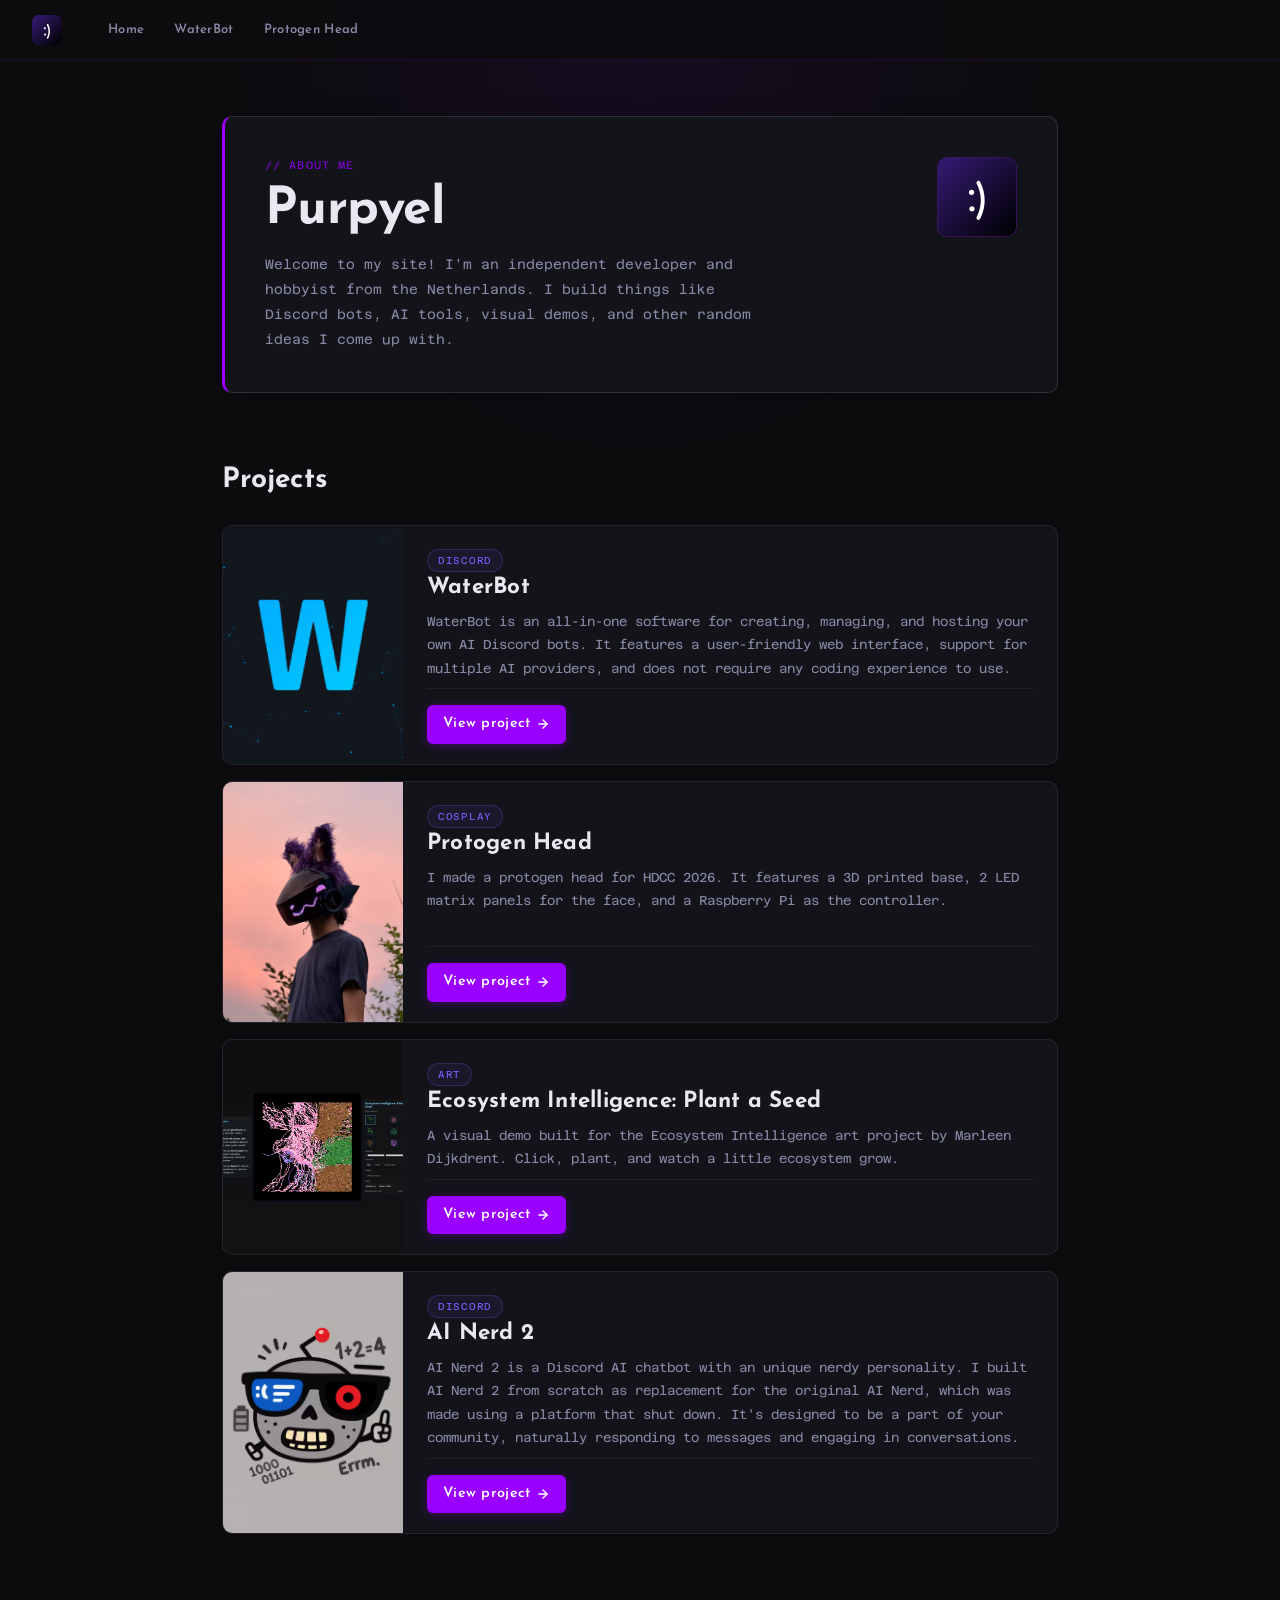
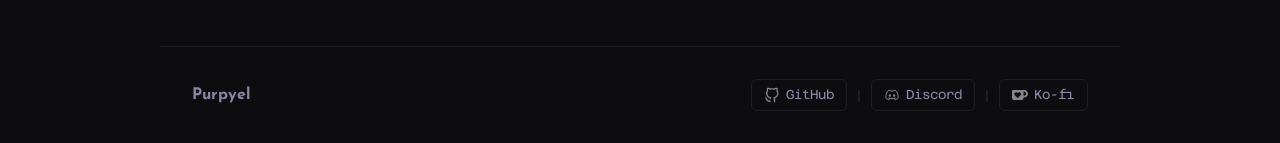
==== index.html @ 2774ea5c "Remove Nerdlabs AI" ====
<!DOCTYPE html>
<html lang="en">
<head>
<meta charset="UTF-8">
<meta name="viewport" content="width=device-width, initial-scale=1.0">
<title>Purpyel</title>
<link rel="icon" type="image/png" href="/assets/purpyel-logo.svg">
<link rel="stylesheet" href="/shared.css">

<style>
  main { max-width: 900px; }

  /* ── About ── */
  .about {
    display: grid; grid-template-columns: 1fr auto;
    gap: 2rem; align-items: start;
    padding: 2.5rem;
    background: var(--bg2);
    border: 1px solid var(--border2);
    border-left: 3px solid var(--accent);
    border-radius: var(--radius);
    margin-bottom: 4rem;
    box-shadow: 0 4px 24px rgba(0,0,0,0.28);
  }
  .about-label {
    font-size: 11px; letter-spacing: 0.1em; text-transform: uppercase;
    color: var(--accent); margin-bottom: 0.6rem;
    font-family: 'Azeret Mono', monospace; font-weight: 400; opacity: 0.8;
  }
  .about-name {
    font-family: 'Josefin Sans', sans-serif;
    font-size: 3.2rem; font-weight: 700;
    line-height: 1.0; letter-spacing: -0.01em; margin-bottom: 1rem;
  }
  .about-bio { color: var(--muted); max-width: 520px; font-size: 13.5px; line-height: 1.85; }
  .about-avatar {
    width: 80px; height: 80px; border-radius: var(--radius); overflow: hidden;
    border: 1px solid rgba(153,0,255,0.25); flex-shrink: 0;
    background: var(--bg3); display: flex; align-items: center; justify-content: center;
    color: var(--muted); font-size: 26px;
    font-family: 'Josefin Sans', sans-serif; font-weight: 700;
  }
  .about-avatar img { width: 100%; height: 100%; object-fit: cover; }

  /* ── Projects ── */
  #projects-section { margin-bottom: 4rem; }
  .project-list { display: flex; flex-direction: column; gap: 1rem; }

  .project-card {
    display: grid; grid-template-columns: 180px 1fr;
    background: var(--bg2);
    border: 1px solid var(--border);
    border-radius: var(--radius); overflow: hidden;
    box-shadow: 0 2px 10px rgba(0,0,0,0.22);
    transition: border-color 0.2s, box-shadow 0.2s, transform 0.2s;
  }
  .project-card:hover {
    border-color: rgba(153,0,255,0.32); transform: translateY(-2px);
    box-shadow: 0 8px 28px rgba(0,0,0,0.32), 0 0 0 1px rgba(153,0,255,0.08);
  }
  .project-banner { height: 100%; min-height: 145px; overflow: hidden; background: var(--bg3); position: relative; }
  .project-banner img { width: 100%; height: 100%; object-fit: cover; transition: transform 0.35s ease; }
  .project-card:hover .project-banner img { transform: scale(1.05); }
  .project-banner-placeholder {
    position: absolute; inset: 0;
    display: flex; align-items: center; justify-content: center;
    font-family: 'Josefin Sans', sans-serif; font-weight: 700;
    font-size: 2.5rem; color: var(--border2);
  }
  .project-body {
    padding: 1.25rem 1.5rem;
    display: flex; flex-direction: column;
    justify-content: space-between; gap: 0.5rem;
  }
  .project-title {
    font-family: 'Josefin Sans', sans-serif;
    font-size: 1.4rem; font-weight: 700;
    letter-spacing: 0.01em; line-height: 1.2; margin-top: 0.2rem;
  }
  .project-desc { color: var(--muted); font-size: 13px; line-height: 1.8; flex: 1; }
  .project-info { border-top: 1px solid rgba(255,255,255,0.05); padding-top: 0.5rem; display: flex; flex-direction: column; }

  /* ── NerdLabs ── */
  #nerdlabs-section { margin-bottom: 4rem; }
  .nerdlabs-card {
    display: grid; grid-template-columns: 240px 1fr;
    background: var(--bg2); border: 1px solid var(--border2);
    border-radius: var(--radius); overflow: hidden;
    box-shadow: 0 4px 18px rgba(0,0,0,0.22);
    transition: border-color 0.2s, box-shadow 0.2s, transform 0.2s;
  }
  .nerdlabs-card:hover {
    border-color: rgba(153,0,255,0.28); transform: translateY(-2px);
    box-shadow: 0 10px 30px rgba(0,0,0,0.32);
  }
  .nerdlabs-banner { min-height: 190px; overflow: hidden; background: var(--bg3); position: relative; }
  .nerdlabs-banner img { width: 100%; height: 100%; object-fit: cover; }
  .nerdlabs-banner-placeholder {
    position: absolute; inset: 0;
    display: flex; align-items: center; justify-content: center;
    font-family: 'Josefin Sans', sans-serif; font-weight: 700;
    font-size: 1.1rem; color: var(--border2); letter-spacing: 0.05em;
    text-align: center; padding: 1rem;
  }
  .nerdlabs-body { padding: 2rem; display: flex; flex-direction: column; justify-content: center; gap: 0.75rem; }
  .nerdlabs-label {
    font-size: 11px; letter-spacing: 0.1em; text-transform: uppercase;
    color: var(--accent2); font-weight: 400;
    font-family: 'Azeret Mono', monospace; opacity: 0.8;
  }
  .nerdlabs-title {
    font-family: 'Josefin Sans', sans-serif;
    font-size: 1.9rem; font-weight: 700; letter-spacing: 0.01em; line-height: 1.1;
  }
  .nerdlabs-desc { color: var(--muted); font-size: 13px; line-height: 1.85; }

  @media (max-width: 640px) {
    .about { grid-template-columns: 1fr; }
    .about-avatar { width: 60px; height: 60px; align-self: start; }
    .about-name { font-size: 2.4rem; }
    .project-card { grid-template-columns: 1fr; }
    .project-banner { min-height: 140px; }
    .nerdlabs-card { grid-template-columns: 1fr; }
    .nerdlabs-banner { min-height: 150px; }
  }
</style>
</head>
<body>

<script src="/shared.js"></script>
<script>
const ABOUT = {
  name:   'Purpyel',
  avatar: '/assets/purpyel-logo.svg',
  bio:    "Welcome to my site! I'm an independent developer and hobbyist from the Netherlands. I build things like Discord bots, AI tools, visual demos, and other random ideas I come up with."
};

const PROJECTS = [
  {
    id: 'waterbot', tag: 'Discord', title: 'WaterBot',
    desc: 'WaterBot is an all-in-one software for creating, managing, and hosting your own AI Discord bots. It features a user-friendly web interface, support for multiple AI providers, and does not require any coding experience to use.',
    banner: '/assets/waterbot-square.avif', url: '/waterbot'
  },
  {
    id: 'protogen', tag: 'Cosplay', title: 'Protogen Head',
    desc: 'I made a protogen head for HDCC 2026. It features a 3D printed base, 2 LED matrix panels for the face, and a Raspberry Pi as the controller.',
    banner: '/assets/protogen-square-small.avif', url: '/protogen'
  },
  {
    id: 'ecosystem-intelligence', tag: 'Art', title: 'Ecosystem Intelligence: Plant a Seed',
    desc: 'A visual demo built for the Ecosystem Intelligence art project by Marleen Dijkdrent. Click, plant, and watch a little ecosystem grow.',
    banner: '/assets/ei-square.avif', url: 'https://github.com/thePurpyel/E.I.-Plant-a-Seed'
  },
  {
    id: 'ai-nerd', tag: 'Discord', title: 'AI Nerd 2',
    desc: "AI Nerd 2 is a Discord AI chatbot with an unique nerdy personality. I built AI Nerd 2 from scratch as replacement for the original AI Nerd, which was made using a platform that shut down. It's designed to be a part of your community, naturally responding to messages and engaging in conversations.",
    banner: '/assets/ai-nerd-square.avif', url: 'https://github.com/Nerdlabs-AI-DC/AI-Nerd'
  },
  /* ── project template ────────────────────────
  {
    id: 'banana-destroyer', tag: 'Category', title: 'Banana Destroyer',
    desc: 'Banana Destroyer is a revolutionary device...',
    banner: '/assets/banana-destroyer-square.avif',
    url: 'https://github.com/thePurpyel/banana-destroyer'
  },
  ─────────────────────────────────────────────── */
];

const NERDLABS = {
  title:  'NerdLabs AI',
  desc:   'NerdLabs AI is my organisation for Discord-related projects and bots, like WaterBot and AI Nerd.',
  banner: '/assets/nerdlabs-square.avif',
  url:    '/nerdlabs'
};
</script>

<nav>
  <a href="/" class="nav-logo">
    <img src="/assets/purpyel-logo.svg" alt="Purpyel">
  </a>
  <div class="nav-tabs" id="nav-tabs"></div>
  <button class="nav-hamburger" id="nav-hamburger" aria-label="Open menu" aria-expanded="false">
    <span></span><span></span><span></span>
  </button>
</nav>
<div class="nav-mobile-menu" id="nav-mobile-menu" aria-hidden="true">
  <div id="nav-mobile-inner"></div>
</div>

<main>

  <section id="about" style="margin-bottom:4rem">
    <div class="about anim-in">
      <div class="about-left">
        <div class="about-label">// about me</div>
        <h1 class="about-name" id="about-name-el">—</h1>
        <p class="about-bio" id="about-bio-el">—</p>
      </div>
      <div class="about-avatar" id="about-avatar-el">?</div>
    </div>
  </section>

  <section id="projects-section">
    <div class="section-head">
      <h2 class="section-title">Projects</h2>
    </div>
    <div class="project-list" id="project-list"></div>
  </section>

</main>

<footer>
  <div class="footer-brand" id="footer-brand"></div>
  <div class="footer-links" id="footer-links"></div>
</footer>

<script>
document.getElementById('about-name-el').innerHTML  = ABOUT.name;
document.getElementById('about-bio-el').textContent = ABOUT.bio;

const avatarEl = document.getElementById('about-avatar-el');
if (ABOUT.avatar) {
  avatarEl.innerHTML = `<img src="${ABOUT.avatar}" alt="${ABOUT.name}">`;
} else {
  avatarEl.textContent = ABOUT.name[0].toUpperCase();
}

const list = document.getElementById('project-list');
PROJECTS.forEach(p => {
  const card = document.createElement('article');
  card.className = 'project-card anim-in';
  card.id = 'proj-' + p.id;
  card.innerHTML = `
    <div class="project-banner">
      ${p.banner
        ? `<img src="${p.banner}" alt="${p.title} banner" loading="lazy">`
        : `<div class="project-banner-placeholder">${p.title[0]}</div>`
      }
    </div>
    <div class="project-body">
      <div>
        <span class="project-tag">${p.tag}</span>
        <h3 class="project-title">${p.title}</h3>
      </div>
      <p class="project-desc">${p.desc}</p>
      <div class="project-info">
        ${p.type ? `<div class="info-row"><span class="info-label">type</span><span class="info-value">${p.type}</span></div>` : ''}
        ${p.lang ? `<div class="info-row"><span class="info-label">language</span><span class="info-value">${p.lang}</span></div>` : ''}
      </div>
      <a class="project-btn" href="${p.url}" ${p.url.startsWith('http') ? 'target="_blank" rel="noopener"' : ''}>
        View project <img src="/assets/arrow-right.svg">
      </a>
    </div>`;
  list.appendChild(card);
});

initShared();
</script>
</body>
</html>
---- shared.css ----
@import url('https://fonts.googleapis.com/css2?family=Josefin+Sans:ital,wght@0,100..700;1,100..700&family=Azeret+Mono:wght@300;400;500&display=swap');

/* ── Variables ── */
:root {
  --bg:          #0d0d10;
  --bg2:         #13131a;
  --bg3:         #1a1a24;
  --border:      rgba(255,255,255,0.07);
  --border2:     rgba(255,255,255,0.12);
  --text:        #e8e8f0;
  --muted:       #8888a4;
  --accent:      #9900ff;
  --accent2:     #7c5cfc;
  --accent-glow: rgba(153,0,255,0.25);
  --radius:      10px;
  --radius-sm:   6px;
}

/* ── Reset ── */
*, *::before, *::after { box-sizing: border-box; margin: 0; padding: 0; }
html { scroll-behavior: smooth; }

body {
  font-family: 'Azeret Mono', monospace;
  background: var(--bg);
  color: var(--text);
  min-height: 100vh;
  overflow-x: hidden;
  font-size: 15px;
  line-height: 1.7;
  padding-top: 60px;
}

/* Subtle top glow */
body::before {
  content: '';
  position: fixed;
  top: 0; left: 50%;
  transform: translateX(-50%);
  width: 900px; height: 500px;
  background: radial-gradient(ellipse at 50% 0%, rgba(153,0,255,0.07) 0%, transparent 65%);
  pointer-events: none;
  z-index: 0;
}

body > *:not(nav):not(.nav-mobile-menu) { position: relative; z-index: 1; }
a { color: inherit; text-decoration: none; }
img { display: block; width: 100%; }

/* ── Nav ── */
nav {
  position: fixed;
  top: 0; left: 0;
  width: 100%; z-index: 100;
  backdrop-filter: blur(16px);
  -webkit-backdrop-filter: blur(16px);
  background: rgba(13,13,16,0.9);
  border-bottom: 1px solid rgba(153,0,255,0.12);
  padding: 0 2rem;
  height: 60px;
  display: flex;
  align-items: center;
  gap: 2rem;
}
.nav-logo {
  display: flex; align-items: center; gap: 10px;
  font-family: 'Josefin Sans', sans-serif;
  font-weight: 700; font-size: 1.35rem;
  letter-spacing: 0.01em; flex-shrink: 0;
  transition: opacity 0.2s;
}
.nav-logo:hover { opacity: 0.75; }
.nav-logo img { width: 30px; height: 30px; border-radius: 7px; object-fit: cover; }
.nav-tabs {
  display: flex; gap: 0.15rem;
  overflow-x: auto; scrollbar-width: none; flex: 1;
}
.nav-tabs::-webkit-scrollbar { display: none; }
.nav-tab {
  padding: 5px 14px; font-size: 13px;
  font-family: 'Josefin Sans', sans-serif; font-weight: 600;
  color: var(--muted); transition: color 0.2s;
  white-space: nowrap; cursor: pointer;
  border: none; background: transparent;
  border-radius: var(--radius-sm);
  position: relative; letter-spacing: 0.02em;
}
.nav-tab::after {
  content: '';
  position: absolute;
  bottom: 1px; left: 14px;
  width: calc(100% - 28px); height: 2px;
  background: var(--accent); border-radius: 1px;
  transform: scaleX(0); transform-origin: left;
  transition: transform 0.2s ease;
}
.nav-tab:hover { color: var(--text); }
.nav-tab:hover::after, .nav-tab.active::after { transform: scaleX(1); }
.nav-tab.active { color: var(--accent); }

.nav-hamburger {
  display: none; flex-direction: column;
  justify-content: center; gap: 5px;
  width: 34px; height: 34px; padding: 5px;
  background: transparent; border: 1px solid var(--border2);
  border-radius: var(--radius-sm); cursor: pointer;
  flex-shrink: 0; margin-left: auto; transition: border-color 0.2s;
}
.nav-hamburger:hover { border-color: rgba(153,0,255,0.4); }
.nav-hamburger span {
  display: block; height: 2px; background: var(--text);
  border-radius: 2px; transform-origin: center;
  transition: transform 0.22s ease, opacity 0.22s ease, width 0.22s ease;
}
.nav-hamburger span:nth-child(2) { width: 75%; }
.nav-hamburger.open span:nth-child(1) { transform: translateY(7px) rotate(45deg); }
.nav-hamburger.open span:nth-child(2) { opacity: 0; width: 0; }
.nav-hamburger.open span:nth-child(3) { transform: translateY(-7px) rotate(-45deg); }

.nav-mobile-menu {
  display: none; position: fixed;
  top: 60px; left: 0;
  width: 100%; z-index: 99;
  background: rgba(13,13,16,0.97);
  backdrop-filter: blur(18px); -webkit-backdrop-filter: blur(18px);
  border-bottom: 1px solid rgba(153,0,255,0.15);
  padding: 0.5rem 1rem 0.75rem;
  transform: translateY(-6px); opacity: 0;
  transition: transform 0.2s ease, opacity 0.2s ease;
  pointer-events: none;
}
.nav-mobile-menu.open { transform: translateY(0); opacity: 1; pointer-events: auto; }
.nav-mobile-item {
  display: block; width: 100%; padding: 0.7rem 0.5rem;
  font-family: 'Josefin Sans', sans-serif;
  font-size: 1rem; font-weight: 600;
  color: var(--muted); background: transparent; border: none;
  border-bottom: 1px solid rgba(255,255,255,0.04);
  cursor: pointer; text-align: left; letter-spacing: 0.02em;
  transition: color 0.2s, padding-left 0.2s;
}
.nav-mobile-item:last-child { border-bottom: none; }
.nav-mobile-item:hover { color: var(--text); padding-left: 1rem; }
.nav-mobile-item.active { color: var(--accent); }

/* ── Footer ── */
footer {
  border-top: 1px solid rgba(255,255,255,0.06);
  padding: 2rem;
  display: flex; align-items: center; justify-content: space-between;
  flex-wrap: wrap; gap: 1rem;
  max-width: 960px; margin: 0 auto;
}
.footer-brand {
  font-family: 'Josefin Sans', sans-serif;
  font-weight: 700; font-size: 1rem; color: var(--muted);
}
.footer-links { display: flex; gap: 0.5rem; flex-wrap: wrap; align-items: center; }
.footer-links img {
  width: 16px; height: 16px;
  filter: brightness(0) invert(1) opacity(0.5); transition: filter 0.2s;
}
.footer-sep { color: rgba(255,255,255,0.12); font-size: 12px; }
.footer-link {
  display: flex; align-items: center; gap: 6px;
  font-size: 13px; color: var(--muted);
  padding: 4px 12px; border-radius: var(--radius-sm);
  border: 1px solid var(--border);
  transition: color 0.2s, border-color 0.2s;
}
.footer-link:hover { color: var(--text); border-color: rgba(153,0,255,0.25); }
.footer-link:hover img { filter: brightness(0) invert(1) opacity(0.85); }

/* ── Scroll-reveal ── */
.anim-in {
  opacity: 0; transform: translateY(14px);
  transition: opacity 0.45s ease, transform 0.45s ease;
}
.anim-in.visible { opacity: 1; transform: translateY(0); }

/* ── Main layout (base, pages may override) ── */
main { max-width: 960px; margin: 0 auto; padding: 3.5rem 2rem 3rem; }

/* ── Section heading ── */
.section-head { margin-bottom: 1.25rem; }
.section-title {
  font-family: 'Josefin Sans', sans-serif;
  font-size: 1.75rem; font-weight: 700; letter-spacing: 0.01em;
  display: inline-flex; align-items: center; gap: 0.75rem;
}

/* ── Info rows ── */
.info-row {
  display: flex; justify-content: space-between;
  padding: 0.25rem 0;
  border-bottom: 1px solid rgba(255,255,255,0.04);
  font-size: 12px;
}
.info-row:last-child { border-bottom: none; }
.info-label { color: var(--muted); }
.info-value { color: var(--text); font-weight: 500; }

/* ── Shared buttons ── */
.project-btn {
  display: inline-flex; align-items: center; gap: 6px;
  padding: 7px 16px;
  font-family: 'Josefin Sans', sans-serif;
  font-size: 0.9rem; font-weight: 600;
  color: #fff; background: var(--accent);
  border: none; border-radius: var(--radius-sm);
  cursor: pointer; align-self: flex-start;
  text-decoration: none; letter-spacing: 0.02em;
  box-shadow: 0 2px 10px rgba(153,0,255,0.3);
  transition: opacity 0.2s, transform 0.15s, box-shadow 0.2s;
}
.project-btn:hover {
  opacity: 0.88; transform: translateY(-1px);
  box-shadow: 0 4px 18px rgba(153,0,255,0.42);
}
.project-btn img { width: 14px; height: 14px; filter: brightness(10); }

.cta-btn {
  display: inline-flex; align-items: center; gap: 8px;
  padding: 9px 22px;
  font-family: 'Josefin Sans', sans-serif;
  font-size: 0.95rem; font-weight: 700; letter-spacing: 0.04em;
  border-radius: var(--radius-sm); cursor: pointer;
  transition: transform 0.18s, box-shadow 0.18s, opacity 0.18s;
  border: none; text-decoration: none;
}
.cta-primary {
  background: var(--accent); color: #fff;
  box-shadow: 0 2px 12px rgba(153,0,255,0.35);
}
.cta-primary:hover {
  opacity: 0.9; transform: translateY(-2px);
  box-shadow: 0 6px 20px rgba(153,0,255,0.45);
}
.cta-secondary {
  background: transparent; color: var(--text);
  border: 1.5px solid rgba(153,0,255,0.3) !important;
}
.cta-secondary:hover {
  border-color: var(--accent) !important;
  color: var(--accent); transform: translateY(-2px);
}
.cta-btn svg { width: 16px; height: 16px; flex-shrink: 0; }
.cta-btn img { width: 18px; height: 18px; flex-shrink: 0; }

/* ── Hero (shared between project pages) ── */
.hero {
  position: relative;
  padding: 3rem 2.5rem;
  background: var(--bg2);
  border: 1px solid var(--border2);
  border-left: 3px solid var(--accent);
  border-radius: var(--radius);
  margin-bottom: 4rem;
  box-shadow: 0 4px 24px rgba(0,0,0,0.28);
  display: grid;
  grid-template-columns: 1fr auto;
  gap: 2rem; align-items: center;
}
.hero-title {
  font-family: 'Josefin Sans', sans-serif;
  font-size: 4rem; font-weight: 700;
  line-height: 0.95; letter-spacing: -0.01em;
  margin-bottom: 0.9rem; color: var(--text);
}
.hero-subtitle {
  color: var(--muted); font-size: 13.5px;
  line-height: 1.85; max-width: 500px;
}
.hero-logo {
  width: 110px; height: 110px;
  border-radius: var(--radius); overflow: hidden;
  border: 1px solid rgba(153,0,255,0.25); background: var(--bg3);
  display: flex; align-items: center; justify-content: center;
  flex-shrink: 0;
}
.hero-logo img { width: 100%; height: 100%; object-fit: cover; }
.hero-logo-placeholder {
  font-family: 'Josefin Sans', sans-serif; font-weight: 700;
  font-size: 2rem; color: var(--accent2); letter-spacing: 0.04em;
}
.cta-row {
  display: flex; flex-wrap: wrap; gap: 0.8rem;
  margin-top: 1.6rem; align-items: center;
}

/* ── Tag badges ── */
.banner-tag, .project-tag {
  display: inline-flex; align-items: center;
  font-size: 10px; letter-spacing: 0.07em;
  text-transform: uppercase; color: var(--accent2);
  background: rgba(124,92,252,0.08);
  border: 1px solid rgba(124,92,252,0.22);
  border-radius: 20px; padding: 2px 10px;
  font-family: 'Azeret Mono', monospace;
}
.coming-soon-tag {
  display: inline-flex; align-items: center; gap: 4px;
  font-size: 9px; letter-spacing: 0.1em;
  text-transform: uppercase; color: #ff6b6b;
  background: rgba(255,107,107,0.08);
  border: 1px solid rgba(255,107,107,0.22);
  border-radius: 20px; padding: 2px 8px; margin-left: 0.4rem;
  font-family: 'Azeret Mono', monospace;
}

/* ── Site notice ── */
.site-notice {
  background: rgba(153,0,255,0.06);
  border-bottom: 1px solid rgba(153,0,255,0.14);
  padding: 0.6rem 2rem; text-align: center;
  font-size: 13px; color: var(--muted);
}

/* ── Responsive (shared) ── */
@media (max-width: 640px) {
  nav { padding: 0 1rem; gap: 1rem; }
  main { padding: 2rem 1rem; }
  footer { padding: 1.5rem 1rem; }
  .nav-tabs { display: none; }
  .nav-hamburger { display: flex; }
  .nav-mobile-menu { display: block; }
  .hero { grid-template-columns: 1fr; }
  .hero-logo { width: 72px; height: 72px; align-self: start; }
  .hero-title { font-size: 2.8rem; }
}
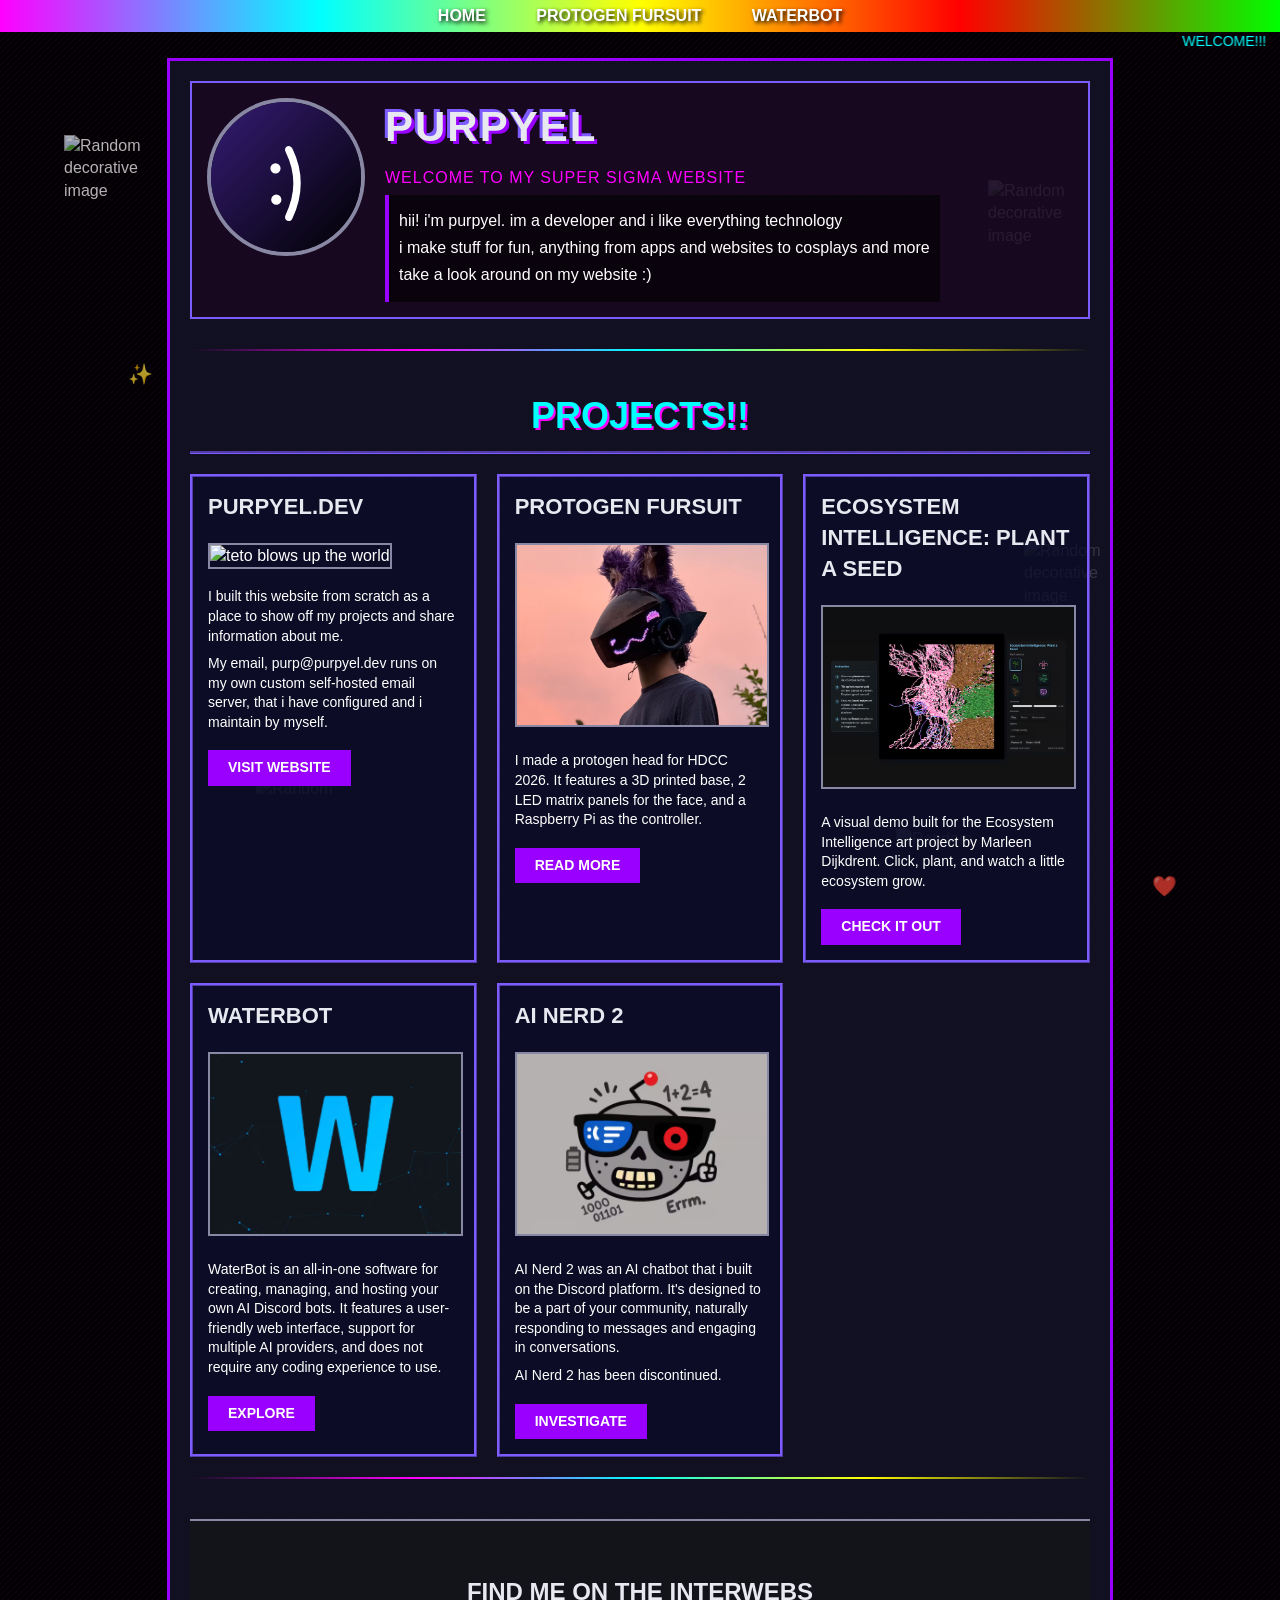
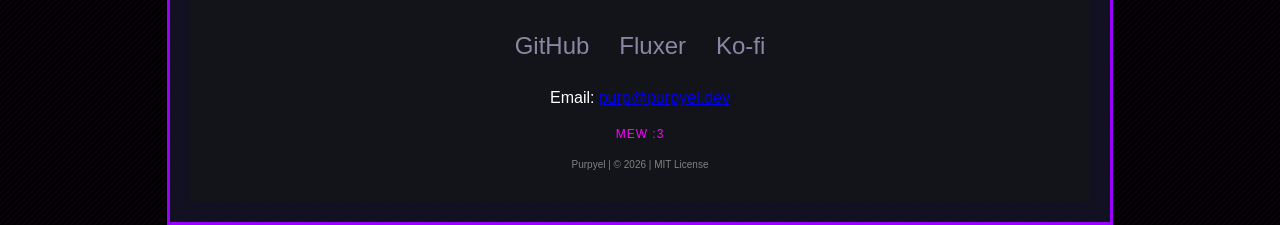
==== commit c05d26ca: "Completely rewrite the home page" ====
--- a/index.html
+++ b/index.html
@@ -1,260 +1,377 @@
 <!DOCTYPE html>
 <html lang="en">
 <head>
-<meta charset="UTF-8">
-<meta name="viewport" content="width=device-width, initial-scale=1.0">
-<title>Purpyel</title>
-<link rel="icon" type="image/png" href="/assets/purpyel-logo.svg">
-<link rel="stylesheet" href="/shared.css">
+    <meta charset="UTF-8">
+    <meta name="viewport" content="width=device-width, initial-scale=1.0">
+    <title>Purpyel</title>
+    <link rel="icon" type="image/png" href="/assets/purpyel-logo.svg">
+    <style>
+        /* tuff styles */
+        
+        body {
+            font-family: "Comic Sans MS", cursive, sans-serif;
+            background-color: #000000;
+            background-image: url("data:image/svg+xml,%3Csvg width='6' height='6' viewBox='0 0 6 6' xmlns='http://www.w3.org/2000/svg'%3E%3Cg fill='%23ff00ff' fill-opacity='0.1' fill-rule='evenodd'%3E%3Cpath d='M5 0h1L0 6V5zM6 5v1H5z'/%3E%3C/g%3E%3C/svg%3E");
+            color: #ffffff;
+            margin: 0;
+            padding: 0;
+            line-height: 1.4;
+        }
+        
+        .topbar {
+            background: linear-gradient(90deg, #ff00ff, #00ffff, #ffff00, #ff0000, #00ff00);
+            padding: 5px 0;
+            text-align: center;
+            font-size: 16px;
+            font-weight: bold;
+            text-shadow: 2px 2px 4px #000000;
+        }
+        
+        .topbar a {
+            color: #ffffff;
+            text-decoration: none;
+            margin: 0 15px;
+            padding: 2px 8px;
+        }
+        
+        .topbar a:hover {
+            text-decoration: underline;
+            background: rgba(0,0,0,0.3);
+            border-radius: 3px;
+        }
 
-<style>
-  main { max-width: 900px; }
-
-  /* ── About ── */
-  .about {
-    display: grid; grid-template-columns: 1fr auto;
-    gap: 2rem; align-items: start;
-    padding: 2.5rem;
-    background: var(--bg2);
-    border: 1px solid var(--border2);
-    border-left: 3px solid var(--accent);
-    border-radius: var(--radius);
-    margin-bottom: 4rem;
-    box-shadow: 0 4px 24px rgba(0,0,0,0.28);
-  }
-  .about-label {
-    font-size: 11px; letter-spacing: 0.1em; text-transform: uppercase;
-    color: var(--accent); margin-bottom: 0.6rem;
-    font-family: 'Azeret Mono', monospace; font-weight: 400; opacity: 0.8;
-  }
-  .about-name {
-    font-family: 'Josefin Sans', sans-serif;
-    font-size: 3.2rem; font-weight: 700;
-    line-height: 1.0; letter-spacing: -0.01em; margin-bottom: 1rem;
-  }
-  .about-bio { color: var(--muted); max-width: 520px; font-size: 13.5px; line-height: 1.85; }
-  .about-avatar {
-    width: 80px; height: 80px; border-radius: var(--radius); overflow: hidden;
-    border: 1px solid rgba(153,0,255,0.25); flex-shrink: 0;
-    background: var(--bg3); display: flex; align-items: center; justify-content: center;
-    color: var(--muted); font-size: 26px;
-    font-family: 'Josefin Sans', sans-serif; font-weight: 700;
-  }
-  .about-avatar img { width: 100%; height: 100%; object-fit: cover; }
-
-  /* ── Projects ── */
-  #projects-section { margin-bottom: 4rem; }
-  .project-list { display: flex; flex-direction: column; gap: 1rem; }
-
-  .project-card {
-    display: grid; grid-template-columns: 180px 1fr;
-    background: var(--bg2);
-    border: 1px solid var(--border);
-    border-radius: var(--radius); overflow: hidden;
-    box-shadow: 0 2px 10px rgba(0,0,0,0.22);
-    transition: border-color 0.2s, box-shadow 0.2s, transform 0.2s;
-  }
-  .project-card:hover {
-    border-color: rgba(153,0,255,0.32); transform: translateY(-2px);
-    box-shadow: 0 8px 28px rgba(0,0,0,0.32), 0 0 0 1px rgba(153,0,255,0.08);
-  }
-  .project-banner { height: 100%; min-height: 145px; overflow: hidden; background: var(--bg3); position: relative; }
-  .project-banner img { width: 100%; height: 100%; object-fit: cover; transition: transform 0.35s ease; }
-  .project-card:hover .project-banner img { transform: scale(1.05); }
-  .project-banner-placeholder {
-    position: absolute; inset: 0;
-    display: flex; align-items: center; justify-content: center;
-    font-family: 'Josefin Sans', sans-serif; font-weight: 700;
-    font-size: 2.5rem; color: var(--border2);
-  }
-  .project-body {
-    padding: 1.25rem 1.5rem;
-    display: flex; flex-direction: column;
-    justify-content: space-between; gap: 0.5rem;
-  }
-  .project-title {
-    font-family: 'Josefin Sans', sans-serif;
-    font-size: 1.4rem; font-weight: 700;
-    letter-spacing: 0.01em; line-height: 1.2; margin-top: 0.2rem;
-  }
-  .project-desc { color: var(--muted); font-size: 13px; line-height: 1.8; flex: 1; }
-  .project-info { border-top: 1px solid rgba(255,255,255,0.05); padding-top: 0.5rem; display: flex; flex-direction: column; }
-
-  /* ── NerdLabs ── */
-  #nerdlabs-section { margin-bottom: 4rem; }
-  .nerdlabs-card {
-    display: grid; grid-template-columns: 240px 1fr;
-    background: var(--bg2); border: 1px solid var(--border2);
-    border-radius: var(--radius); overflow: hidden;
-    box-shadow: 0 4px 18px rgba(0,0,0,0.22);
-    transition: border-color 0.2s, box-shadow 0.2s, transform 0.2s;
-  }
-  .nerdlabs-card:hover {
-    border-color: rgba(153,0,255,0.28); transform: translateY(-2px);
-    box-shadow: 0 10px 30px rgba(0,0,0,0.32);
-  }
-  .nerdlabs-banner { min-height: 190px; overflow: hidden; background: var(--bg3); position: relative; }
-  .nerdlabs-banner img { width: 100%; height: 100%; object-fit: cover; }
-  .nerdlabs-banner-placeholder {
-    position: absolute; inset: 0;
-    display: flex; align-items: center; justify-content: center;
-    font-family: 'Josefin Sans', sans-serif; font-weight: 700;
-    font-size: 1.1rem; color: var(--border2); letter-spacing: 0.05em;
-    text-align: center; padding: 1rem;
-  }
-  .nerdlabs-body { padding: 2rem; display: flex; flex-direction: column; justify-content: center; gap: 0.75rem; }
-  .nerdlabs-label {
-    font-size: 11px; letter-spacing: 0.1em; text-transform: uppercase;
-    color: var(--accent2); font-weight: 400;
-    font-family: 'Azeret Mono', monospace; opacity: 0.8;
-  }
-  .nerdlabs-title {
-    font-family: 'Josefin Sans', sans-serif;
-    font-size: 1.9rem; font-weight: 700; letter-spacing: 0.01em; line-height: 1.1;
-  }
-  .nerdlabs-desc { color: var(--muted); font-size: 13px; line-height: 1.85; }
-
-  @media (max-width: 640px) {
-    .about { grid-template-columns: 1fr; }
-    .about-avatar { width: 60px; height: 60px; align-self: start; }
-    .about-name { font-size: 2.4rem; }
-    .project-card { grid-template-columns: 1fr; }
-    .project-banner { min-height: 140px; }
-    .nerdlabs-card { grid-template-columns: 1fr; }
-    .nerdlabs-banner { min-height: 150px; }
-  }
-</style>
+        @keyframes blink {
+            0%, 50% { opacity: 1; }
+            51%, 100% { opacity: 0; }
+        }
+        
+        .blink {
+            animation: blink 1s infinite;
+        }
+        
+        marquee {
+            color: #00ffff;
+            font-size: 14px;
+        }
+        
+        .container {
+            max-width: 900px;
+            margin: 0 auto;
+            padding: 20px;
+            background: rgba(20, 20, 40, 0.8);
+            border: 3px solid #9900ff;
+            border-radius: 0;
+        }
+        
+        .header {
+            display: flex;
+            align-items: flex-start;
+            gap: 20px;
+            margin-bottom: 30px;
+            padding: 15px;
+            background: rgba(30, 0, 30, 0.5);
+            border: 2px solid #7c5cfc;
+        }
+        
+        .header img {
+            width: 150px;
+            height: 150px;
+            border: 4px solid #8888a4;
+            border-radius: 50%;
+            object-fit: cover;
+            animation: spin 30s linear infinite;
+        }
+        
+        @keyframes spin {
+            from { transform: rotate(0deg); }
+            to { transform: rotate(360deg); }
+        }
+        
+        .header-content h1 {
+            color: #e8e8f0;
+            font-size: 42px;
+            margin: 0 0 10px 0;
+            text-shadow: 3px 3px 0 #9900ff, -3px -3px 0 #7c5cfc;
+            letter-spacing: 2px;
+        }
+        
+        .header-content p {
+            margin: 5px 0;
+            font-size: 16px;
+        }
+        
+        .about-text {
+            background: rgba(0, 0, 0, 0.6);
+            padding: 10px;
+            border-left: 4px solid #9900ff;
+        }
+        
+        .random-float {
+            position: absolute;
+            z-index: -1;
+            opacity: 0.7;
+        }
+        
+        .random-float img {
+            max-width: 100px;
+        }
+        
+        .section-title {
+            text-align: center;
+            font-size: 36px;
+            color: #00ffff;
+            text-shadow: 2px 2px 0 #ff00ff;
+            margin: 40px 0 20px 0;
+            padding-bottom: 10px;
+            border-bottom: 3px groove #7c5cfc;
+        }
+        
+        .projects-grid {
+            display: grid;
+            grid-template-columns: repeat(auto-fit, minmax(280px, 1fr));
+            gap: 20px;
+        }
+        
+        .project-card {
+            background: rgba(10, 10, 40, 0.7);
+            border: 3px ridge #7c5cfc;
+            padding: 15px;
+            border-radius: 0;
+            transition: transform 0.3s, box-shadow 0.3s;
+        }
+        
+        .project-card:hover {
+            transform: scale(1.02);
+            box-shadow: 0 0 20px rgba(153,0,255,0.25);
+        }
+        
+        .project-card h3 {
+            color: #e8e8f0;
+            font-size: 22px;
+            margin: 0 0 10px 0;
+        }
+        
+        .project-card p {
+            font-size: 14px;
+            margin: 8px 0;
+        }
+        
+        .project-image {
+            width: 100%;
+            height: 180px;
+            object-fit: cover;
+            border: 2px solid #8888a4;
+            margin: 10px 0;
+        }
+        
+        .project-link {
+            display: inline-block;
+            background: #9900ff;
+            color: #ffffff;
+            text-decoration: none;
+            padding: 8px 20px;
+            font-weight: bold;
+            font-size: 14px;
+            border: none;
+            cursor: pointer;
+            margin-top: 10px;
+        }
+        
+        .project-link:hover {
+            background: #720eb5;
+            box-shadow: 0 0 10px rgba(153,0,255,0.25)
+        }
+        
+        .footer {
+            text-align: center;
+            padding: 30px 20px;
+            margin-top: 40px;
+            background: #13131a;
+            border-top: 2px solid #8888a4;
+        }
+        
+        .footer h3 {
+            color: #e8e8f0;
+            font-size: 24px;
+            margin-bottom: 15px;
+        }
+        
+        .social-links {
+            display: flex;
+            justify-content: center;
+            gap: 20px;
+            flex-wrap: wrap;
+            margin-bottom: 20px;
+        }
+        
+        .social-links a {
+            color: #8888a4;
+            font-size: 24px;
+            text-decoration: none;
+            padding: 5px;
+        }
+        
+        .social-links a:hover {
+            color: #e8e8f0;
+            text-shadow: 0 0 10px rgba(153,0,255,0.25);
+        }
+        
+        .footer-credits {
+            font-size: 10px;
+            color: #808080;
+            margin-top: 15px;
+        }
+        
+        .fun-text {
+            color: #ff00ff;
+            font-size: 12px;
+            text-transform: uppercase;
+            letter-spacing: 1px;
+        }
+        
+        .emoji {
+            font-size: 20px;
+        }
+        
+        hr {
+            border: 0;
+            height: 2px;
+            background: linear-gradient(90deg, transparent, #ff00ff, #00ffff, #ffff00, transparent);
+            margin: 20px 0;
+        }
+    </style>
 </head>
 <body>
+    <!-- random stuff idk -->
+    <div class="random-float" style="top: 15%; left: 5%;">
+        <img src="https://i.pinimg.com/736x/de/ad/02/dead02d20c50c73eafbbf689ab653f77.jpg" alt="Random decorative image">
+    </div>
+    <div class="random-float" style="top: 60%; left: 80%;">
+        <img src="https://i.pinimg.com/1200x/83/5e/67/835e67434f89283dd160d91f7042bf27.jpg" alt="Random decorative image">
+    </div>
+    <div class="random-float" style="top: 40%; left: 10%;">
+        <span class="emoji">✨</span>
+    </div>
+    <div class="random-float" style="top: 20%; right: 15%;">
+        <img src="https://i.pinimg.com/736x/8c/8b/f9/8c8bf9a3a1add0f0863fe78ad11a3b6f.jpg" alt="Random decorative image">
+    </div>
+    
+    <!-- navigation bar -->
+    <div class="topbar">
+        <a href="/">HOME</a>
+        <a href="/protogen">PROTOGEN FURSUIT</a>
+        <a href="/waterbot">WATERBOT</a>
+    </div>
+    
+    <!-- scrolly thing -->
+    <marquee behavior="scroll" direction="left">
+        WELCOME!!! &emsp;&emsp;&emsp;***&emsp;&emsp;&emsp; YOU ARE AWESOME &emsp;&emsp;&emsp;***&emsp;&emsp;&emsp; NOW WITH HTML 5 &emsp;&emsp;&emsp;***&emsp;&emsp;&emsp; MEOW MEOW MEOW MEOW MEOW &emsp;&emsp;&emsp;***&emsp;&emsp;&emsp; MIKU FOREVER &emsp;&emsp;&emsp;***&emsp;&emsp;&emsp; I USE ARCH BTW &emsp;&emsp;&emsp;***&emsp;&emsp;&emsp; JOIN THE FURRY COMMUNITY NOW &emsp;&emsp;&emsp;***&emsp;&emsp;&emsp; THIS WEBSITE IS RUNNING ON HOPES AND PRAYERS &emsp;&emsp;&emsp;***&emsp;&emsp;&emsp; FUCK IPV6 &emsp;&emsp;&emsp;***&emsp;&emsp;&emsp; I LIKE MINECRAFT &emsp;&emsp;&emsp;***&emsp;&emsp;&emsp; SNUFFLES IS THE BEST ARTIST
+    </marquee>
+    
+    <!-- main container -->
+    <div class="container">
+        <!-- header -->
+        <div class="header">
+            <img src="/assets/purpyel-logo.svg" alt="My Photo">
+            <div class="header-content">
+                <h1>PURPYEL</h1>
+                <p class="fun-text">welcome to my super sigma website</p>
+                <div class="about-text">
+                    <p>hii! i'm purpyel. im a developer and i like everything technology</p>
+                    <p>i make stuff for fun, anything from apps and websites to cosplays and more</p>
+                    <p>take a look around on my website :)</p>
+                </div>
+            </div>
+        </div>
+        
+        <hr>
+        
+        <!-- projects -->
+        <h2 class="section-title" id="projects">PROJECTS!!</h2>
+        
+        <!-- <div class="fun-text" style="text-align: center; margin-bottom: 15px;">
+            meow meow meow
+        </div> -->
+        
+        <div class="projects-grid">
+            <div class="project-card">
+                <h3>PURPYEL.DEV</h3>
+                <img class="project-image" src="https://i.pinimg.com/1200x/af/01/85/af01859484563f266f9087864ceea21a.jpg" alt="teto blows up the world">
+                <p>I built this website from scratch as a place to show off my projects and share information about me.</p>
+                <p>My email, purp@purpyel.dev runs on my own custom self-hosted email server, that i have configured and i maintain by myself.</p>
+                <a class="project-link" onclick="const orig = this.textContent; this.textContent = 'YOU ARE ALREADY HERE DUMBASS'; setTimeout(() => { this.textContent = orig; }, 3000);">VISIT WEBSITE</a>
+            </div>
 
-<script src="/shared.js"></script>
-<script>
-const ABOUT = {
-  name:   'Purpyel',
-  avatar: '/assets/purpyel-logo.svg',
-  bio:    "Welcome to my site! I'm an independent developer and hobbyist from the Netherlands. I build things like Discord bots, AI tools, visual demos, and other random ideas I come up with."
-};
+            <div class="project-card">
+                <h3>PROTOGEN FURSUIT</h3>
+                <img class="project-image" src="/assets/projects/protogen-square-small.avif" alt="protogen fursuit">
+                <p>I made a protogen head for HDCC 2026. It features a 3D printed base, 2 LED matrix panels for the face, and a Raspberry Pi as the controller.</p>
+                <a class="project-link" href="/protogen">READ MORE</a>
+            </div>
+            
+            <div class="project-card">
+                <h3>ECOSYSTEM INTELLIGENCE: PLANT A SEED</h3>
+                <img class="project-image" src="/assets/projects/ei-square.avif" alt="ecosystem intelligence">
+                <p>A visual demo built for the Ecosystem Intelligence art project by Marleen Dijkdrent. Click, plant, and watch a little ecosystem grow.</p>
+                <a class="project-link" href="https://github.com/thePurpyel/E.I.-Plant-a-Seed">CHECK IT OUT</a>
+            </div>
 
-const PROJECTS = [
-  {
-    id: 'waterbot', tag: 'Discord', title: 'WaterBot',
-    desc: 'WaterBot is an all-in-one software for creating, managing, and hosting your own AI Discord bots. It features a user-friendly web interface, support for multiple AI providers, and does not require any coding experience to use.',
-    banner: '/assets/waterbot-square.avif', url: '/waterbot'
-  },
-  {
-    id: 'protogen', tag: 'Cosplay', title: 'Protogen Head',
-    desc: 'I made a protogen head for HDCC 2026. It features a 3D printed base, 2 LED matrix panels for the face, and a Raspberry Pi as the controller.',
-    banner: '/assets/protogen-square-small.avif', url: '/protogen'
-  },
-  {
-    id: 'ecosystem-intelligence', tag: 'Art', title: 'Ecosystem Intelligence: Plant a Seed',
-    desc: 'A visual demo built for the Ecosystem Intelligence art project by Marleen Dijkdrent. Click, plant, and watch a little ecosystem grow.',
-    banner: '/assets/ei-square.avif', url: 'https://github.com/thePurpyel/E.I.-Plant-a-Seed'
-  },
-  {
-    id: 'ai-nerd', tag: 'Discord', title: 'AI Nerd 2',
-    desc: "AI Nerd 2 is a Discord AI chatbot with an unique nerdy personality. I built AI Nerd 2 from scratch as replacement for the original AI Nerd, which was made using a platform that shut down. It's designed to be a part of your community, naturally responding to messages and engaging in conversations.",
-    banner: '/assets/ai-nerd-square.avif', url: 'https://github.com/Nerdlabs-AI-DC/AI-Nerd'
-  },
-  /* ── project template ────────────────────────
-  {
-    id: 'banana-destroyer', tag: 'Category', title: 'Banana Destroyer',
-    desc: 'Banana Destroyer is a revolutionary device...',
-    banner: '/assets/banana-destroyer-square.avif',
-    url: 'https://github.com/thePurpyel/banana-destroyer'
-  },
-  ─────────────────────────────────────────────── */
-];
-
-const NERDLABS = {
-  title:  'NerdLabs AI',
-  desc:   'NerdLabs AI is my organisation for Discord-related projects and bots, like WaterBot and AI Nerd.',
-  banner: '/assets/nerdlabs-square.avif',
-  url:    '/nerdlabs'
-};
-</script>
-
-<nav>
-  <a href="/" class="nav-logo">
-    <img src="/assets/purpyel-logo.svg" alt="Purpyel">
-  </a>
-  <div class="nav-tabs" id="nav-tabs"></div>
-  <button class="nav-hamburger" id="nav-hamburger" aria-label="Open menu" aria-expanded="false">
-    <span></span><span></span><span></span>
-  </button>
-</nav>
-<div class="nav-mobile-menu" id="nav-mobile-menu" aria-hidden="true">
-  <div id="nav-mobile-inner"></div>
-</div>
-
-<main>
-
-  <section id="about" style="margin-bottom:4rem">
-    <div class="about anim-in">
-      <div class="about-left">
-        <div class="about-label">// about me</div>
-        <h1 class="about-name" id="about-name-el">—</h1>
-        <p class="about-bio" id="about-bio-el">—</p>
-      </div>
-      <div class="about-avatar" id="about-avatar-el">?</div>
-    </div>
-  </section>
-
-  <section id="projects-section">
-    <div class="section-head">
-      <h2 class="section-title">Projects</h2>
-    </div>
-    <div class="project-list" id="project-list"></div>
-  </section>
-
-</main>
-
-<footer>
-  <div class="footer-brand" id="footer-brand"></div>
-  <div class="footer-links" id="footer-links"></div>
-</footer>
-
-<script>
-document.getElementById('about-name-el').innerHTML  = ABOUT.name;
-document.getElementById('about-bio-el').textContent = ABOUT.bio;
-
-const avatarEl = document.getElementById('about-avatar-el');
-if (ABOUT.avatar) {
-  avatarEl.innerHTML = `<img src="${ABOUT.avatar}" alt="${ABOUT.name}">`;
-} else {
-  avatarEl.textContent = ABOUT.name[0].toUpperCase();
-}
-
-const list = document.getElementById('project-list');
-PROJECTS.forEach(p => {
-  const card = document.createElement('article');
-  card.className = 'project-card anim-in';
-  card.id = 'proj-' + p.id;
-  card.innerHTML = `
-    <div class="project-banner">
-      ${p.banner
-        ? `<img src="${p.banner}" alt="${p.title} banner" loading="lazy">`
-        : `<div class="project-banner-placeholder">${p.title[0]}</div>`
-      }
-    </div>
-    <div class="project-body">
-      <div>
-        <span class="project-tag">${p.tag}</span>
-        <h3 class="project-title">${p.title}</h3>
-      </div>
-      <p class="project-desc">${p.desc}</p>
-      <div class="project-info">
-        ${p.type ? `<div class="info-row"><span class="info-label">type</span><span class="info-value">${p.type}</span></div>` : ''}
-        ${p.lang ? `<div class="info-row"><span class="info-label">language</span><span class="info-value">${p.lang}</span></div>` : ''}
-      </div>
-      <a class="project-btn" href="${p.url}" ${p.url.startsWith('http') ? 'target="_blank" rel="noopener"' : ''}>
-        View project <img src="/assets/arrow-right.svg">
-      </a>
-    </div>`;
-  list.appendChild(card);
-});
-
-initShared();
-</script>
+            <div class="project-card">
+                <h3>WATERBOT</h3>
+                <img class="project-image" src="/assets/projects/waterbot-square.avif" alt="waterbot">
+                <p>WaterBot is an all-in-one software for creating, managing, and hosting your own AI Discord bots. It features a user-friendly web interface, support for multiple AI providers, and does not require any coding experience to use.</p>
+                <a class="project-link" href="/waterbot">EXPLORE</a>
+            </div>
+            
+            <div class="project-card">
+                <h3>AI NERD 2</h3>
+                <img class="project-image" src="/assets/projects/ai-nerd-square.avif" alt="ai nerd 2">
+                <p>AI Nerd 2 was an AI chatbot that i built on the Discord platform. It's designed to be a part of your community, naturally responding to messages and engaging in conversations.</p>
+                <p>AI Nerd 2 has been discontinued.</p>
+                <a class="project-link" href="https://github.com/Nerdlabs-AI-DC/AI-Nerd">INVESTIGATE</a>
+            </div>
+        </div>
+        
+        <hr>
+        
+        <!-- footer -->
+        <div class="footer">
+            <h3>FIND ME ON THE INTERWEBS</h3>
+            <div class="social-links">
+                <a href="https://github.com/thePurpyel" title="check out my shit">GitHub</a>
+                <a href="https://web.fluxer.app/users/1552606074001948672" title="talk to me :D">Fluxer</a>
+                <a href="https://ko-fi.com/purpyel" title="gimme money">Ko-fi</a>
+            </div>
+            <p>Email: <a href="mailto:purp@purpyel.dev">purp@purpyel.dev</a></p>
+            <div class="fun-text" style="margin-top: 15px;">
+                mew :3
+            </div>
+            <div class="footer-credits">
+                Purpyel | &copy; 2026 | MIT License
+            </div>
+        </div>
+    </div>
+    
+    <!-- more random stuff -->
+    <div class="random-float" style="bottom: 100px; left: 20%;">
+        <img src="https://i.pinimg.com/1200x/96/91/b3/9691b35bfab61b0314f111c079d90dce.jpg" alt="Random">
+    </div>
+    <div class="random-float" style="bottom: 0%; left: 90%;">
+        <span class="emoji">❤️</span>
+    </div>
+    <div class="random-float" style="bottom: 50px; left: 70%;">
+        <img src="https://i.pinimg.com/736x/5d/3f/3c/5d3f3c24d384c30d88e67279c85c98c6.jpg" alt="Random">
+    </div>
+    
+    <script>  
+        setInterval(() => {
+            const colors = ['#ff00ff', '#00ffff', '#ffff00', '#ff0000', '#00ff00', '#800080'];
+            const randomColor = colors[Math.floor(Math.random() * colors.length)];
+            const randomBlink = document.querySelector('.blink');
+            if (randomBlink) {
+                randomBlink.style.color = randomColor;
+            }
+        }, 500);
+    </script>
 </body>
 </html>
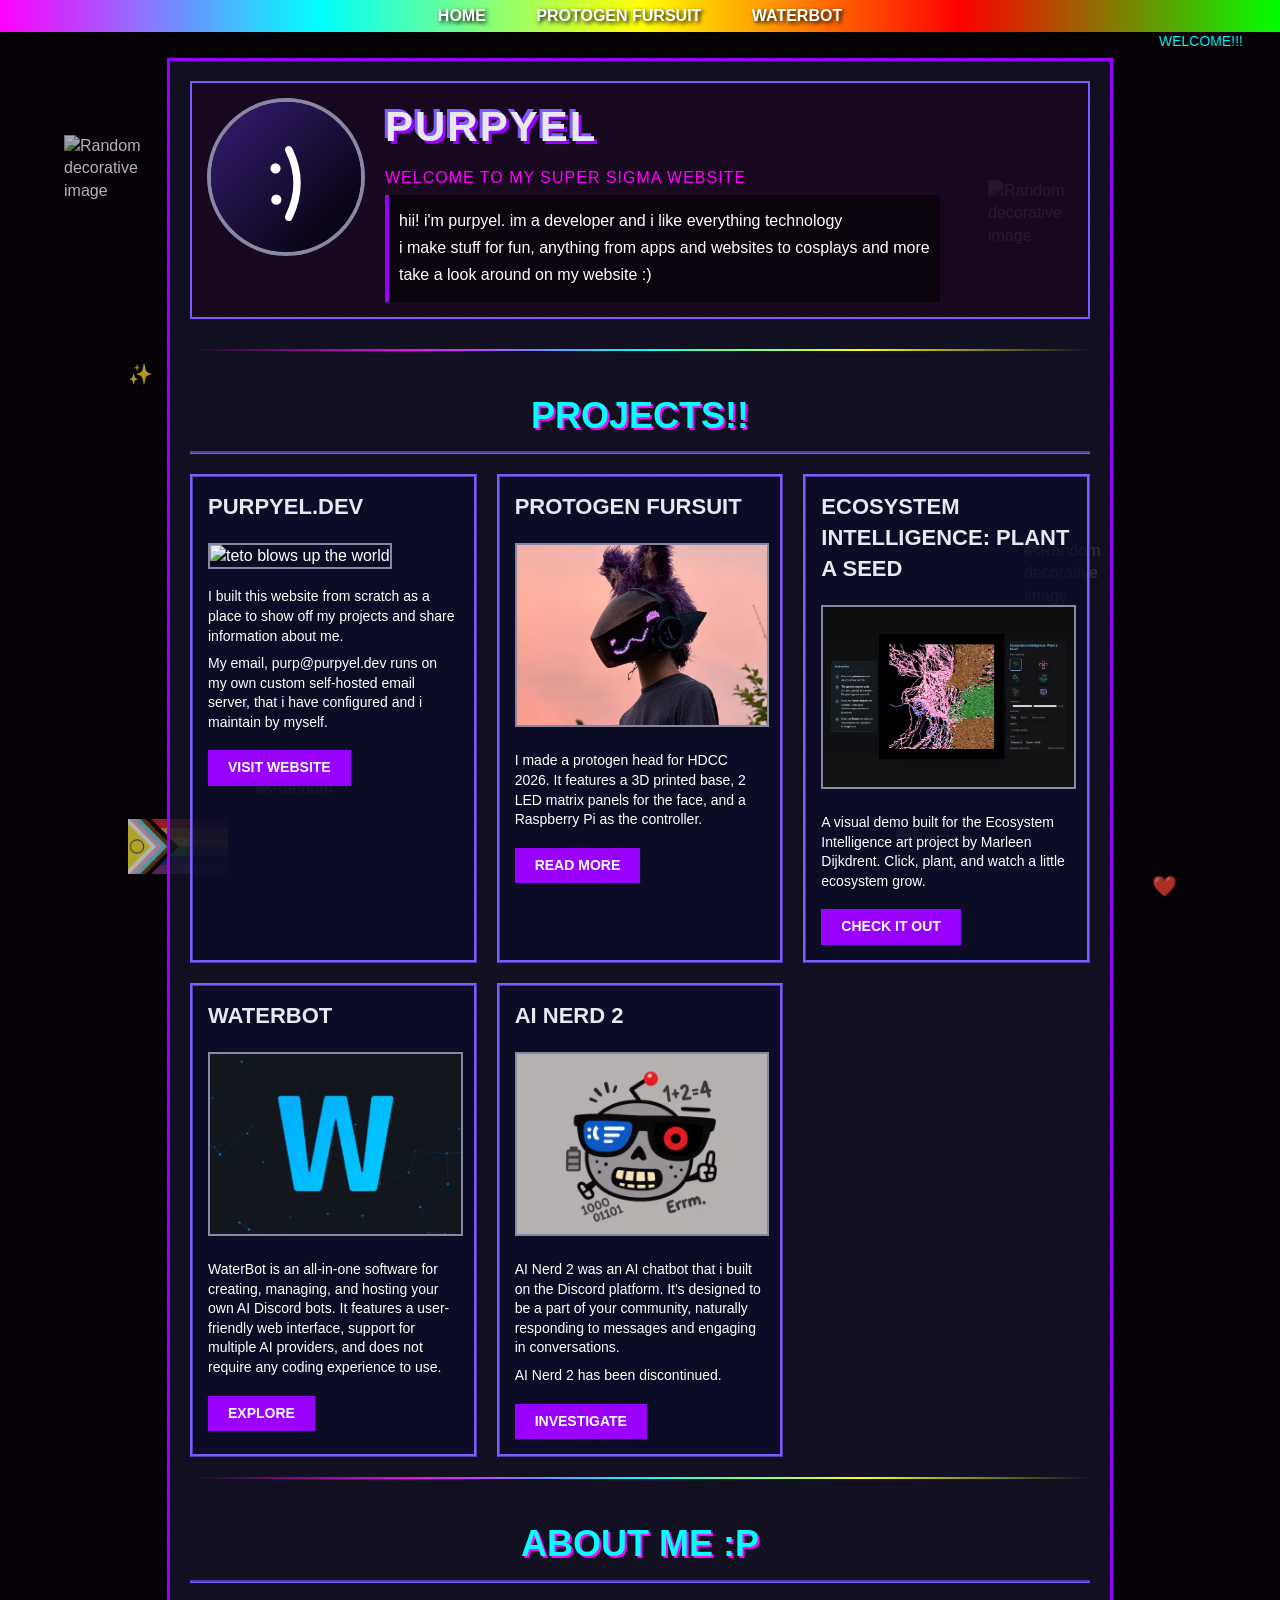
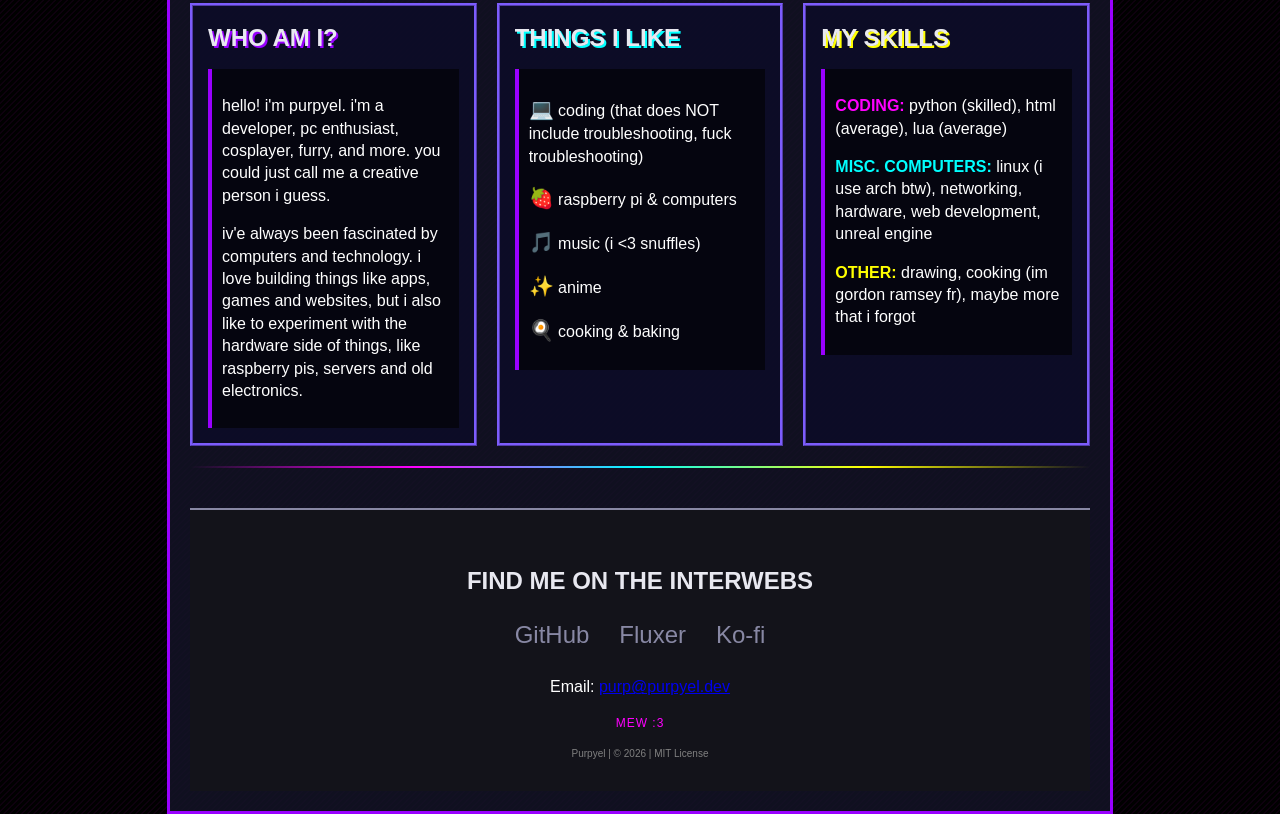
==== commit 06f80494: "Add about me section" ====
--- a/index.html
+++ b/index.html
@@ -231,6 +231,26 @@
         
         .emoji {
             font-size: 20px;
+        }
+        
+        .about-container {
+            display: grid;
+            grid-template-columns: repeat(auto-fit, minmax(280px, 1fr));
+            gap: 20px;
+            margin-bottom: 20px;
+        }
+        
+        .about-card {
+            background: rgba(10, 10, 40, 0.7);
+            border: 3px ridge #7c5cfc;
+            padding: 15px;
+            border-radius: 0;
+            transition: transform 0.3s, box-shadow 0.3s;
+        }
+        
+        .about-card:hover {
+            transform: scale(1.02);
+            box-shadow: 0 0 20px rgba(153,0,255,0.25);
         }
         
         hr {
@@ -334,6 +354,47 @@
         
         <hr>
         
+        <!-- about me -->
+        <h2 class="section-title" id="about">ABOUT ME :P</h2>
+        
+        <div class="about-container">
+            <div class="about-card">
+                <h3 style="color: #e8e8f0; font-size: 24px; margin: 0 0 15px 0; text-shadow: 2px 2px 0 #9900ff;">
+                    WHO AM I?
+                </h3>
+                <div class="about-text">
+                    <p>hello! i'm purpyel. i'm a developer, pc enthusiast, cosplayer, furry, and more. you could just call me a creative person i guess.</p>
+                    <p>iv'e always been fascinated by computers and technology. i love building things like apps, games and websites, but i also like to experiment with the hardware side of things, like raspberry pis, servers and old electronics.</p>
+                </div>
+            </div>
+            
+            <div class="about-card">
+                <h3 style="color: #e8e8f0; font-size: 24px; margin: 0 0 15px 0; text-shadow: 2px 2px 0 #00ffff;">
+                    THINGS I LIKE
+                </h3>
+                <div class="about-text">
+                    <p><span class="emoji">💻</span> coding (that does NOT include troubleshooting, fuck troubleshooting)</p>
+                    <p><span class="emoji">🍓</span> raspberry pi & computers</p>
+                    <p><span class="emoji">🎵</span> music (i <3 snuffles)</p>
+                    <p><span class="emoji">✨</span> anime</p>
+                    <p><span class="emoji">🍳</span> cooking & baking</p>
+                </div>
+            </div>
+            
+            <div class="about-card">
+                <h3 style="color: #e8e8f0; font-size: 24px; margin: 0 0 15px 0; text-shadow: 2px 2px 0 #ffff00;">
+                    MY SKILLS
+                </h3>
+                <div class="about-text">
+                    <p><strong style="color: #ff00ff;">CODING:</strong> python (skilled), html (average), lua (average)</p>
+                    <p><strong style="color: #00ffff;">MISC. COMPUTERS:</strong> linux (i use arch btw), networking, hardware, web development, unreal engine</p>
+                    <p><strong style="color: #ffff00;">OTHER:</strong> drawing, cooking (im gordon ramsey fr), maybe more that i forgot</p>
+                </div>
+            </div>
+        </div>
+        
+        <hr>
+        
         <!-- footer -->
         <div class="footer">
             <h3>FIND ME ON THE INTERWEBS</h3>
@@ -361,6 +422,9 @@
     </div>
     <div class="random-float" style="bottom: 50px; left: 70%;">
         <img src="https://i.pinimg.com/736x/5d/3f/3c/5d3f3c24d384c30d88e67279c85c98c6.jpg" alt="Random">
+    </div>
+    <div class="random-float" style="bottom: 20px; left: 10%;">
+        <img src="/assets/random//pride.avif" alt="Random">
     </div>
     
     <script>  
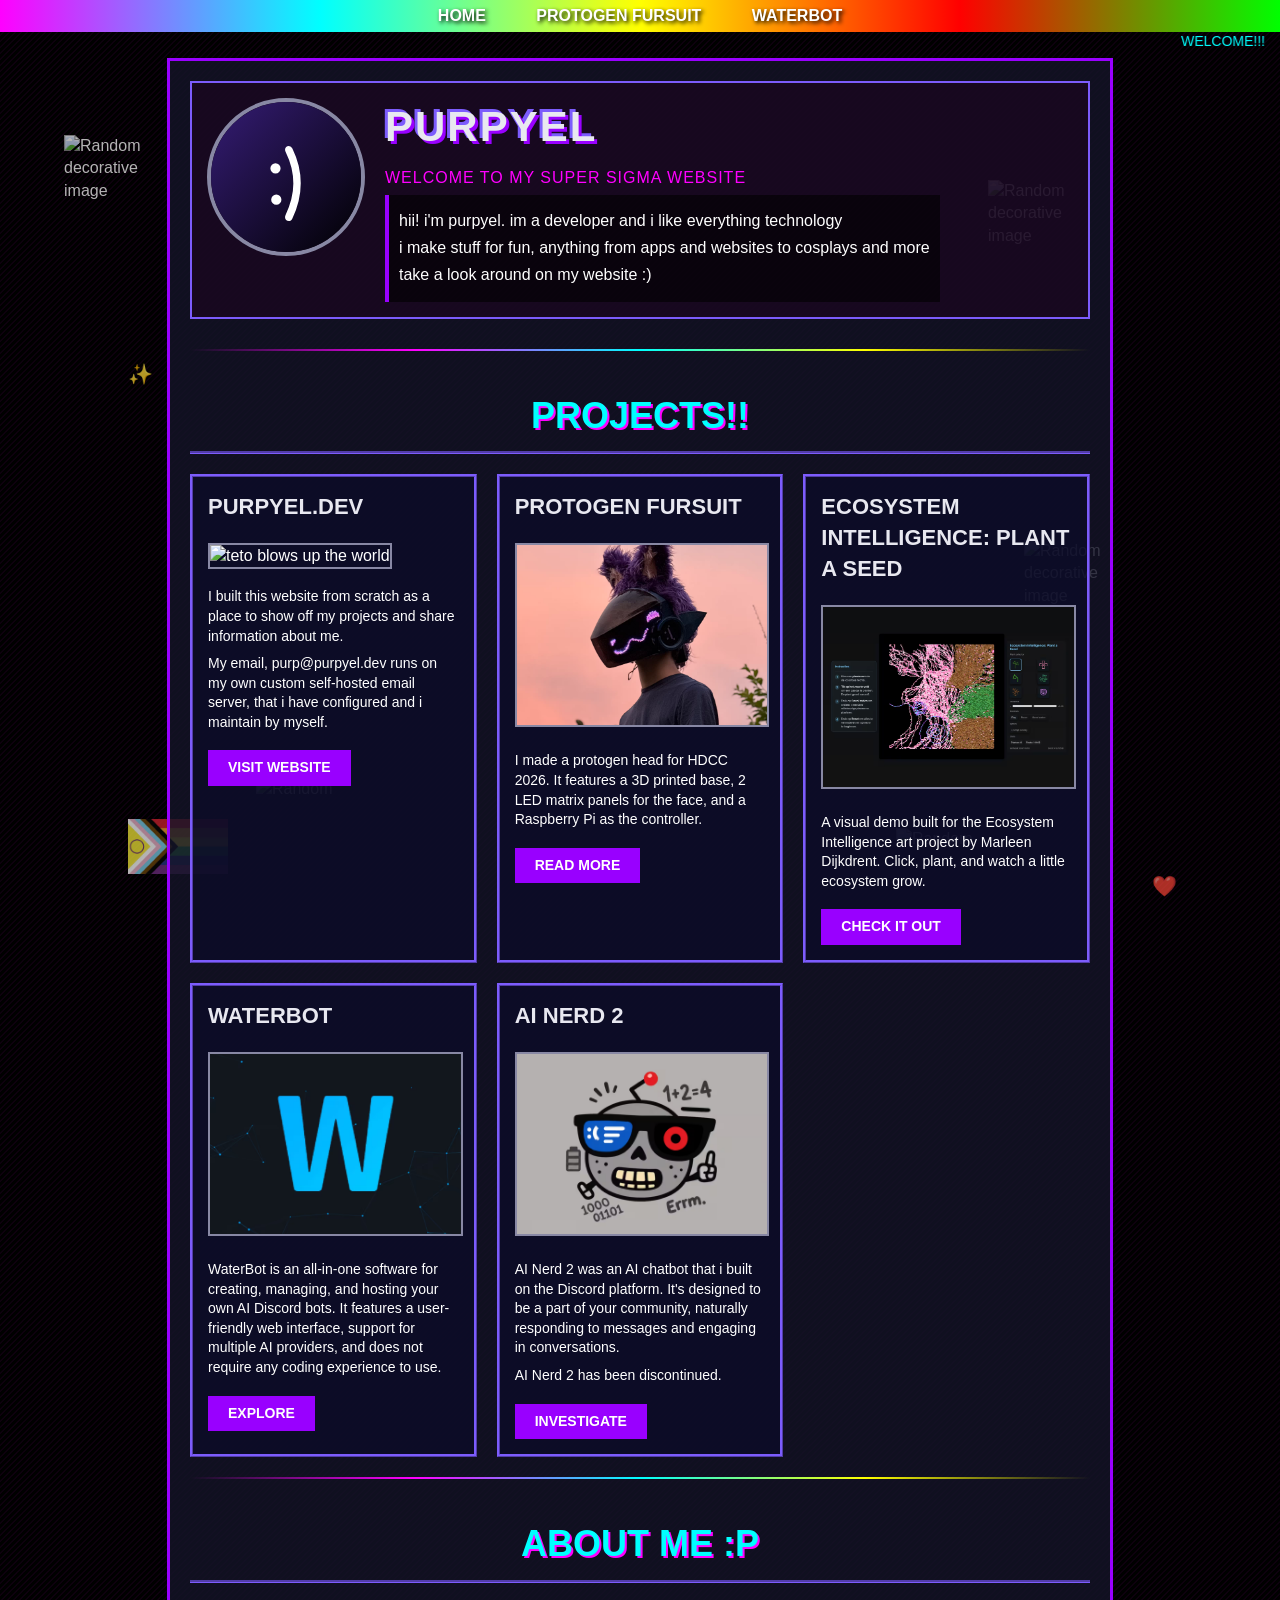
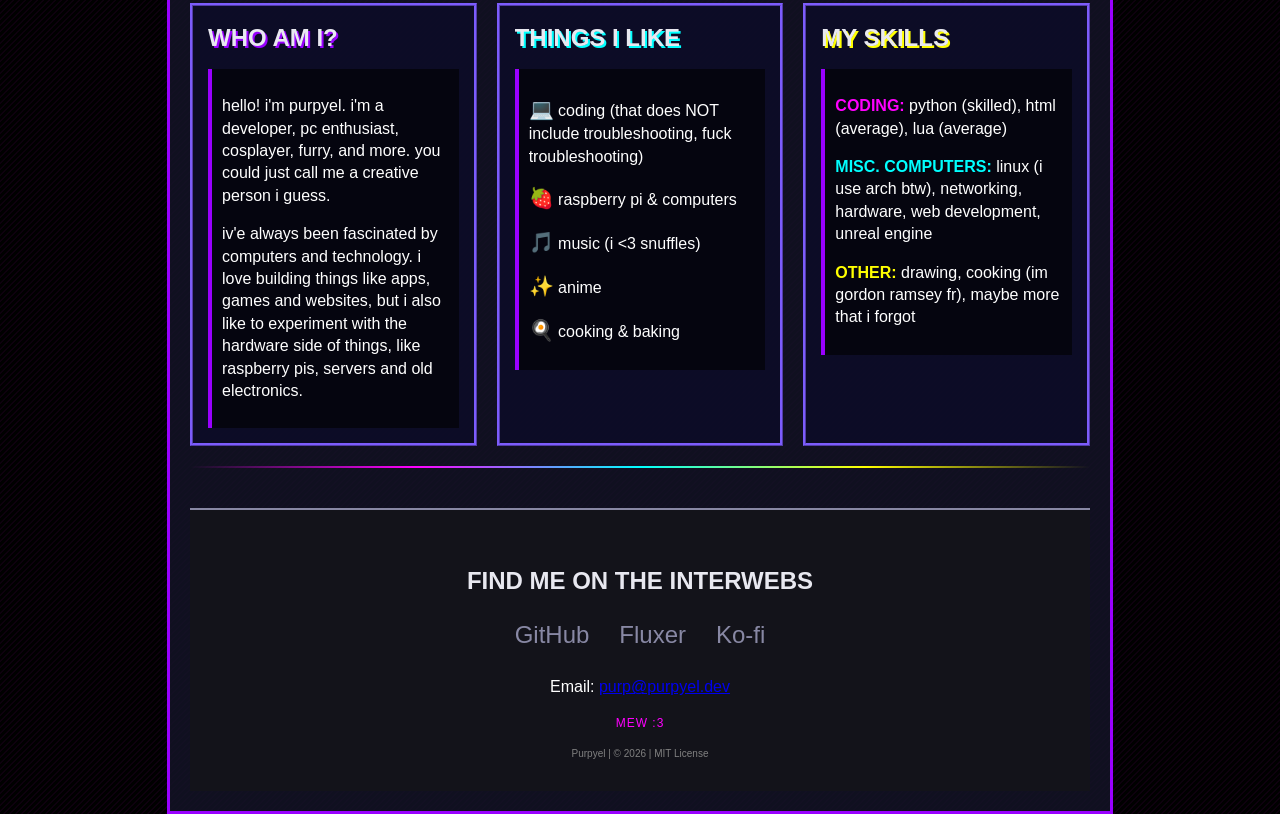
==== commit ed1ccdc2: "Fix font" ====
--- a/index.html
+++ b/index.html
@@ -9,7 +9,7 @@
         /* tuff styles */
         
         body {
-            font-family: "Comic Sans MS", cursive, sans-serif;
+            font-family: "Arial", sans-serif;
             background-color: #000000;
             background-image: url("data:image/svg+xml,%3Csvg width='6' height='6' viewBox='0 0 6 6' xmlns='http://www.w3.org/2000/svg'%3E%3Cg fill='%23ff00ff' fill-opacity='0.1' fill-rule='evenodd'%3E%3Cpath d='M5 0h1L0 6V5zM6 5v1H5z'/%3E%3C/g%3E%3C/svg%3E");
             color: #ffffff;
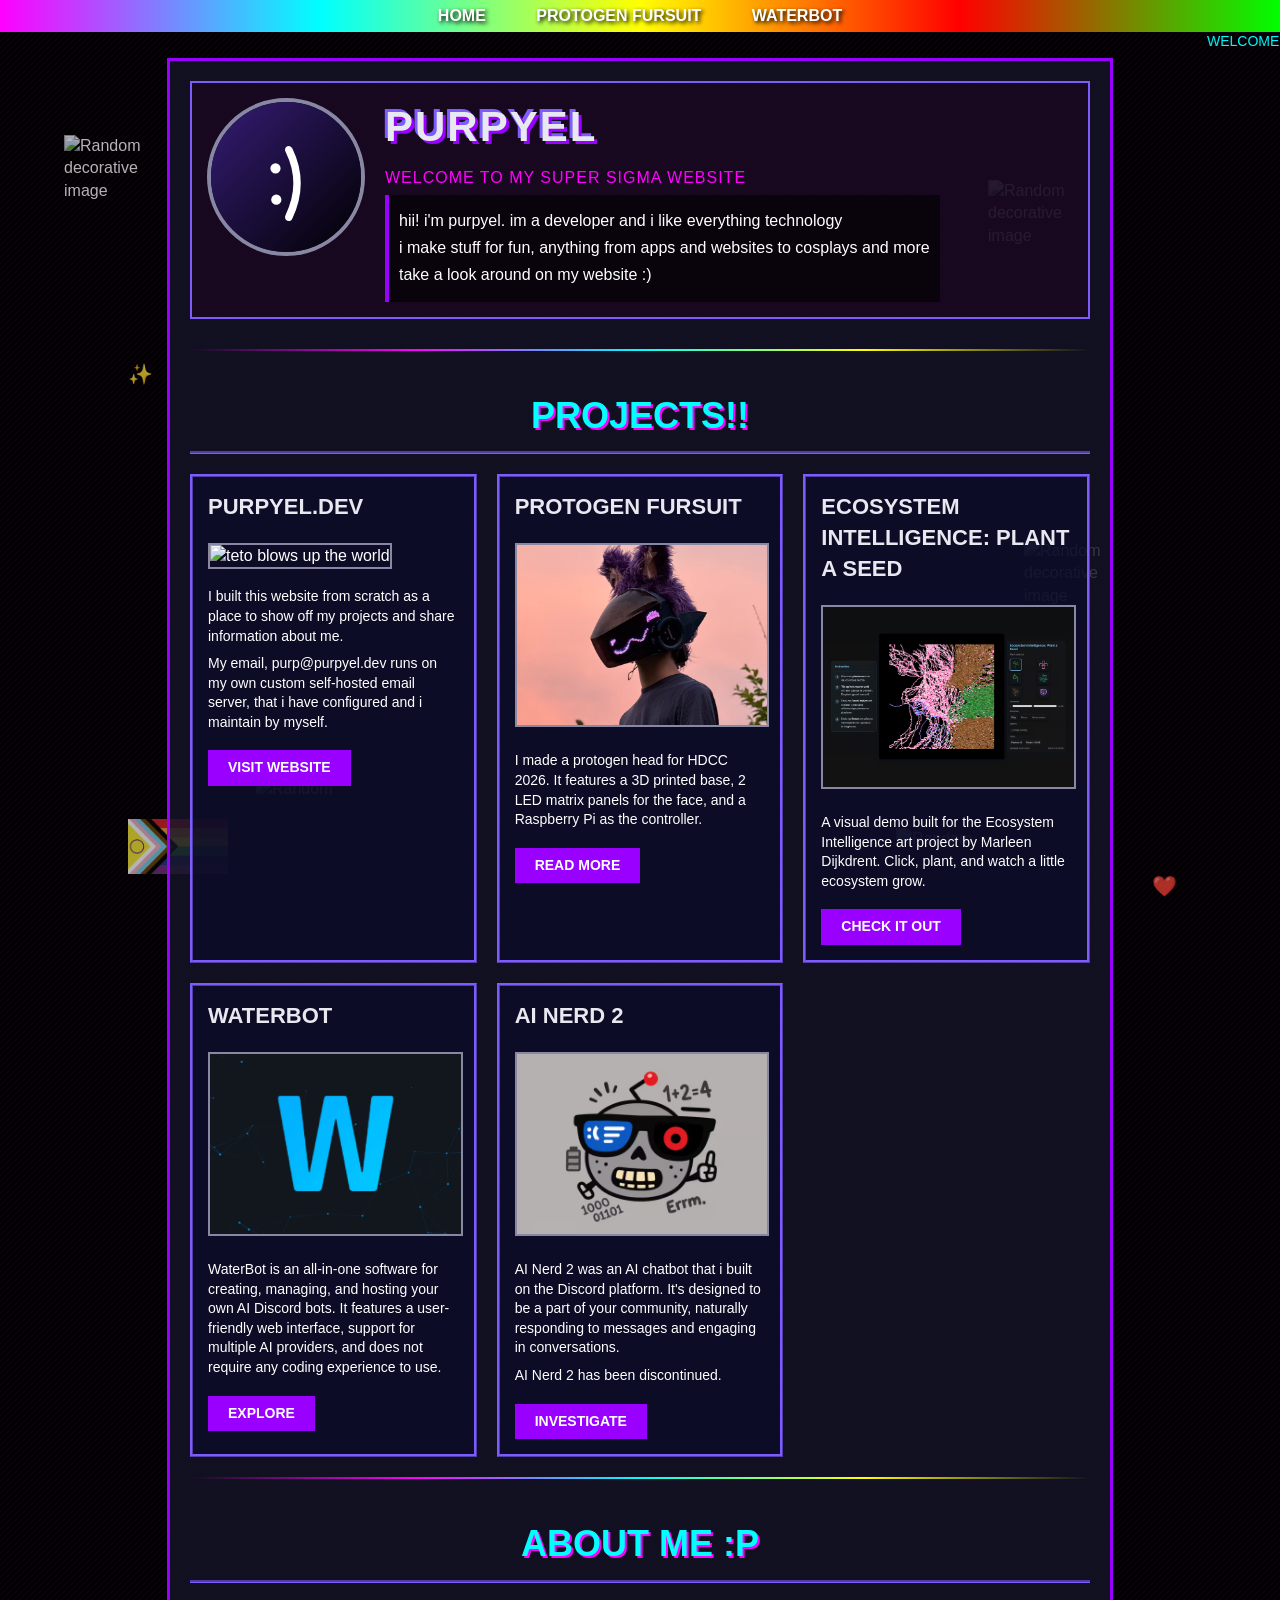
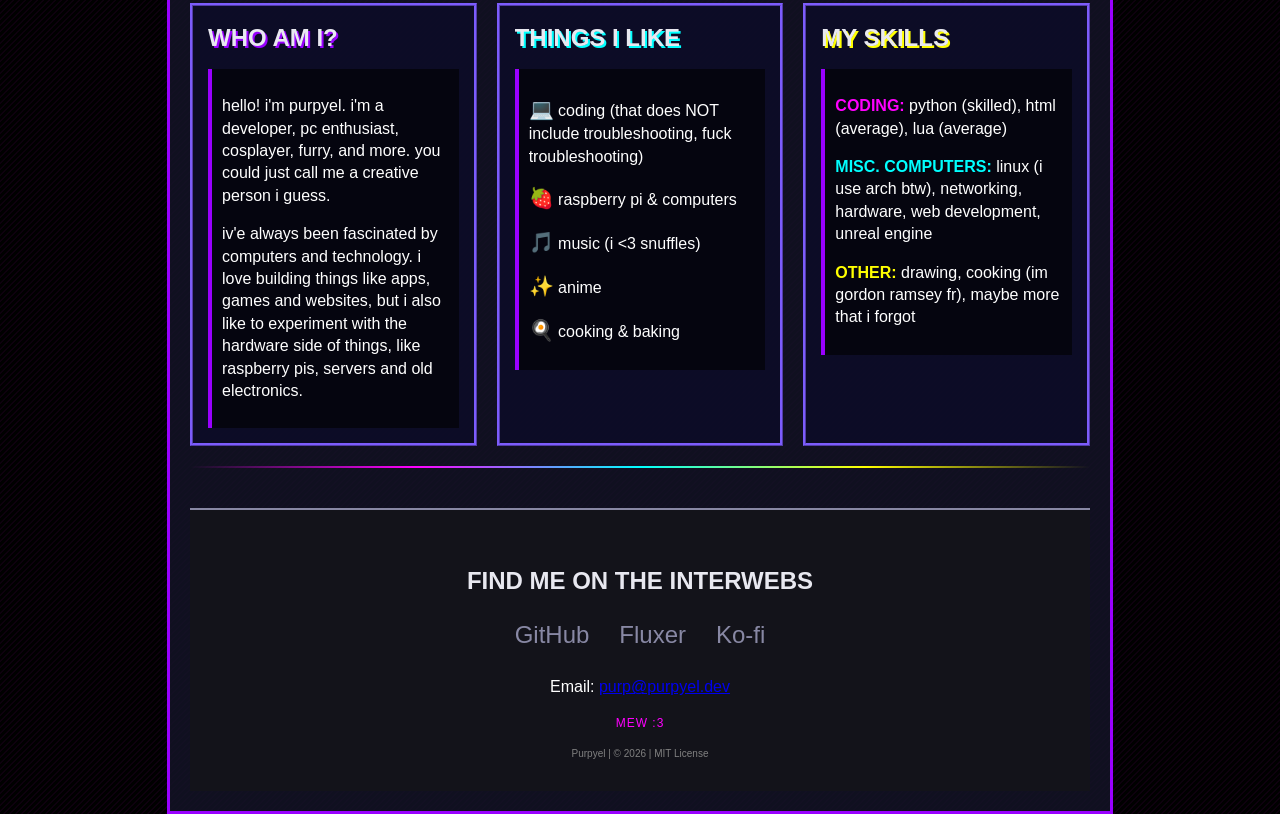
==== commit 1c9272f0: "Fix support for mobile devices" ====
--- a/index.html
+++ b/index.html
@@ -258,6 +258,171 @@
             height: 2px;
             background: linear-gradient(90deg, transparent, #ff00ff, #00ffff, #ffff00, transparent);
             margin: 20px 0;
+        }
+
+        /* mobile support */
+        @media (max-width: 768px) {
+            body {
+                font-size: 14px;
+                line-height: 1.5;
+            }
+
+            .topbar {
+                padding: 8px 0;
+                font-size: 14px;
+            }
+
+            .topbar a {
+                margin: 0 8px;
+                padding: 6px 8px;
+                font-size: 14px;
+            }
+
+            .container {
+                max-width: 100%;
+                padding: 15px 10px;
+                margin: 0;
+            }
+
+            .header {
+                flex-direction: column;
+                align-items: center;
+                text-align: center;
+                gap: 15px;
+            }
+
+            .header img {
+                width: 100px;
+                height: 100px;
+                border-width: 2px;
+            }
+
+            .header-content h1 {
+                font-size: 28px;
+                text-shadow: 2px 2px 0 #9900ff, -2px -2px 0 #7c5cfc;
+            }
+
+            .header-content p {
+                font-size: 14px;
+            }
+
+            .about-text {
+                padding: 8px;
+                border-left-width: 2px;
+            }
+
+            .section-title {
+                font-size: 24px;
+                margin: 30px 0 15px 0;
+            }
+
+            .projects-grid,
+            .about-container {
+                grid-template-columns: 1fr;
+                gap: 15px;
+            }
+
+            .project-card,
+            .about-card {
+                padding: 12px;
+                border-width: 2px;
+            }
+
+            .project-card h3,
+            .about-card h3 {
+                font-size: 18px;
+            }
+
+            .project-image {
+                height: 140px;
+                margin: 8px 0;
+            }
+
+            .project-link {
+                padding: 12px 16px;
+                font-size: 14px;
+                display: block;
+                text-align: center;
+            }
+
+            .footer {
+                padding: 20px 10px;
+                margin-top: 30px;
+            }
+
+            .footer h3 {
+                font-size: 20px;
+            }
+
+            .social-links {
+                gap: 15px;
+            }
+
+            .social-links a {
+                font-size: 24px;
+                padding: 8px;
+            }
+
+            .footer-credits {
+                font-size: 10px;
+            }
+
+            marquee {
+                font-size: 12px;
+            }
+
+            .random-float {
+                display: none;
+            }
+        }
+
+        @media (max-width: 480px) {
+            .header img {
+                width: 80px;
+                height: 80px;
+            }
+
+            .header-content h1 {
+                font-size: 24px;
+            }
+
+            .section-title {
+                font-size: 20px;
+            }
+
+            .project-link {
+                padding: 12px 20px;
+            }
+
+            .topbar {
+                font-size: 12px;
+            }
+
+            .topbar a {
+                margin: 0 4px;
+                padding: 4px 6px;
+                font-size: 12px;
+            }
+
+            .social-links a {
+                font-size: 20px;
+            }
+        }
+
+        @media (hover: none) and (pointer: coarse) {
+            .project-link {
+                min-height: 44px;
+            }
+
+            .topbar a {
+                padding: 10px 12px;
+            }
+
+            .social-links a {
+                min-height: 44px;
+                min-width: 44px;
+                padding: 10px;
+            }
         }
     </style>
 </head>
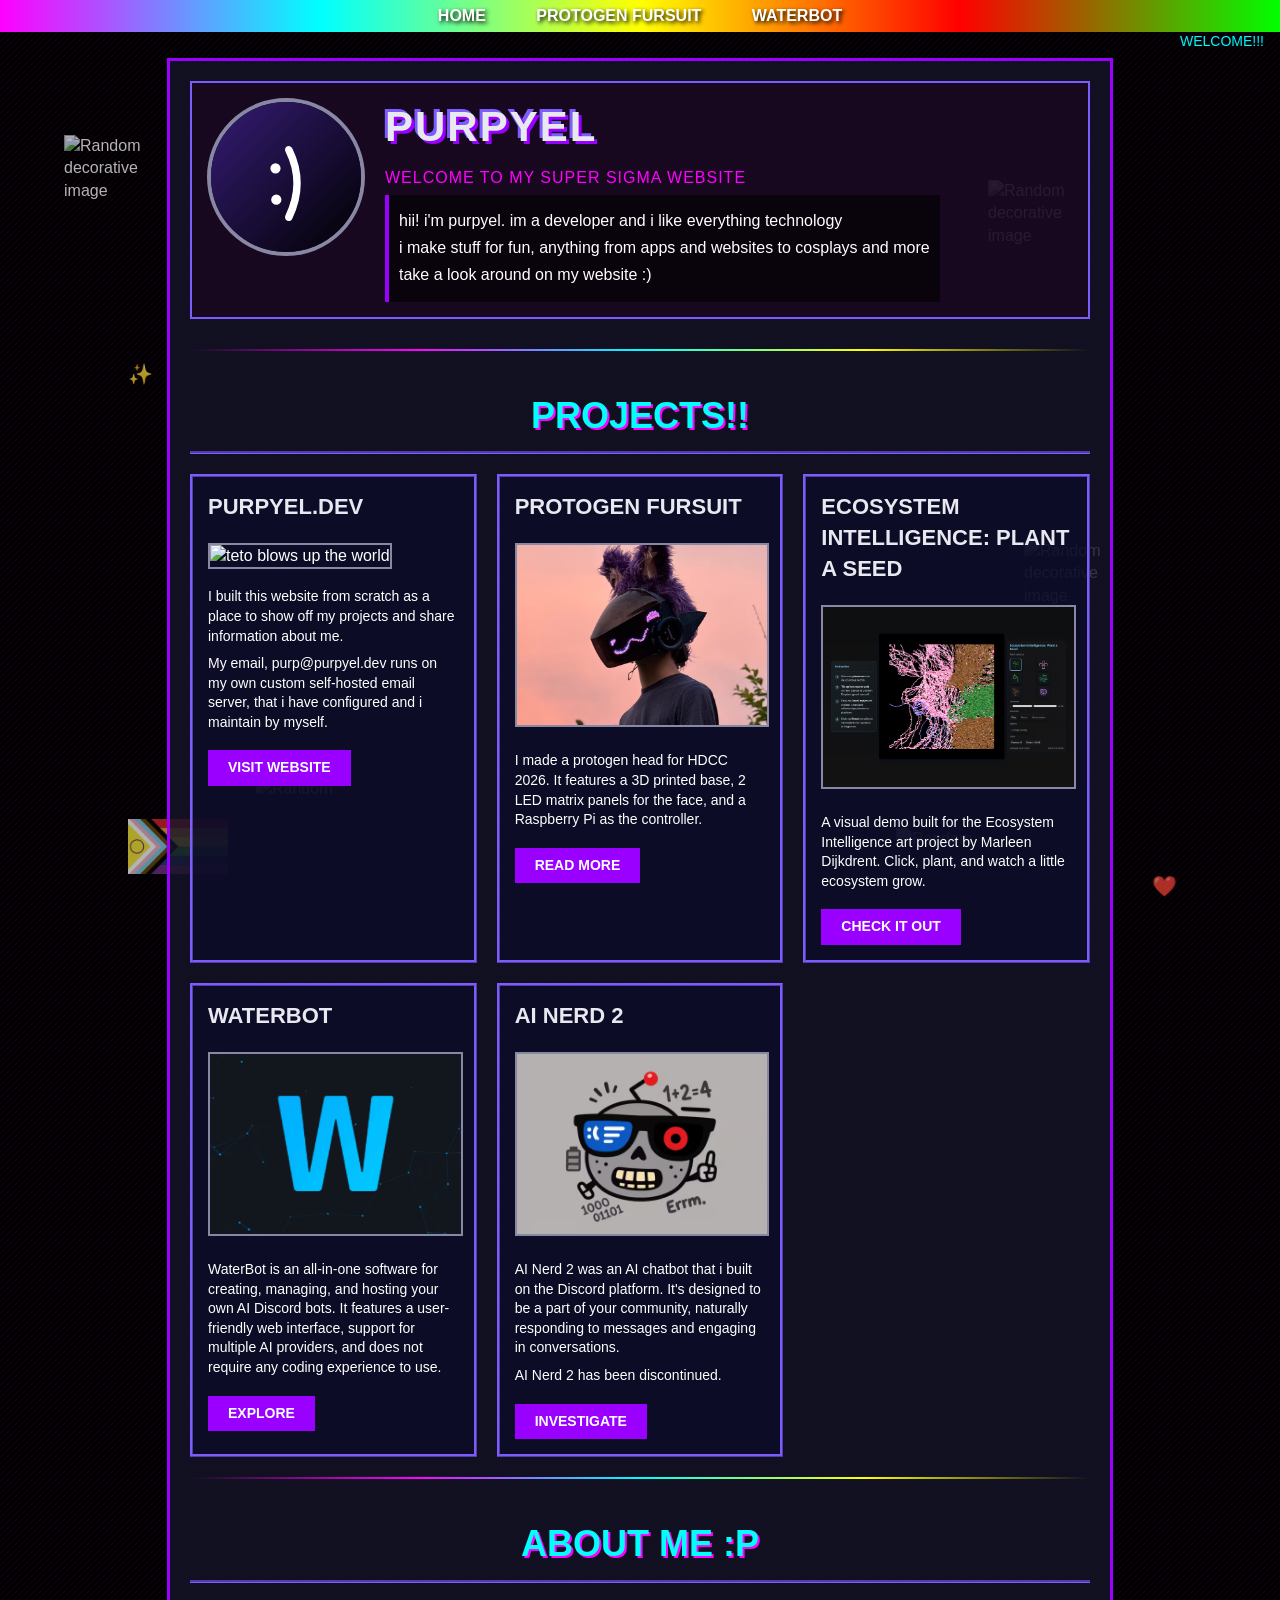
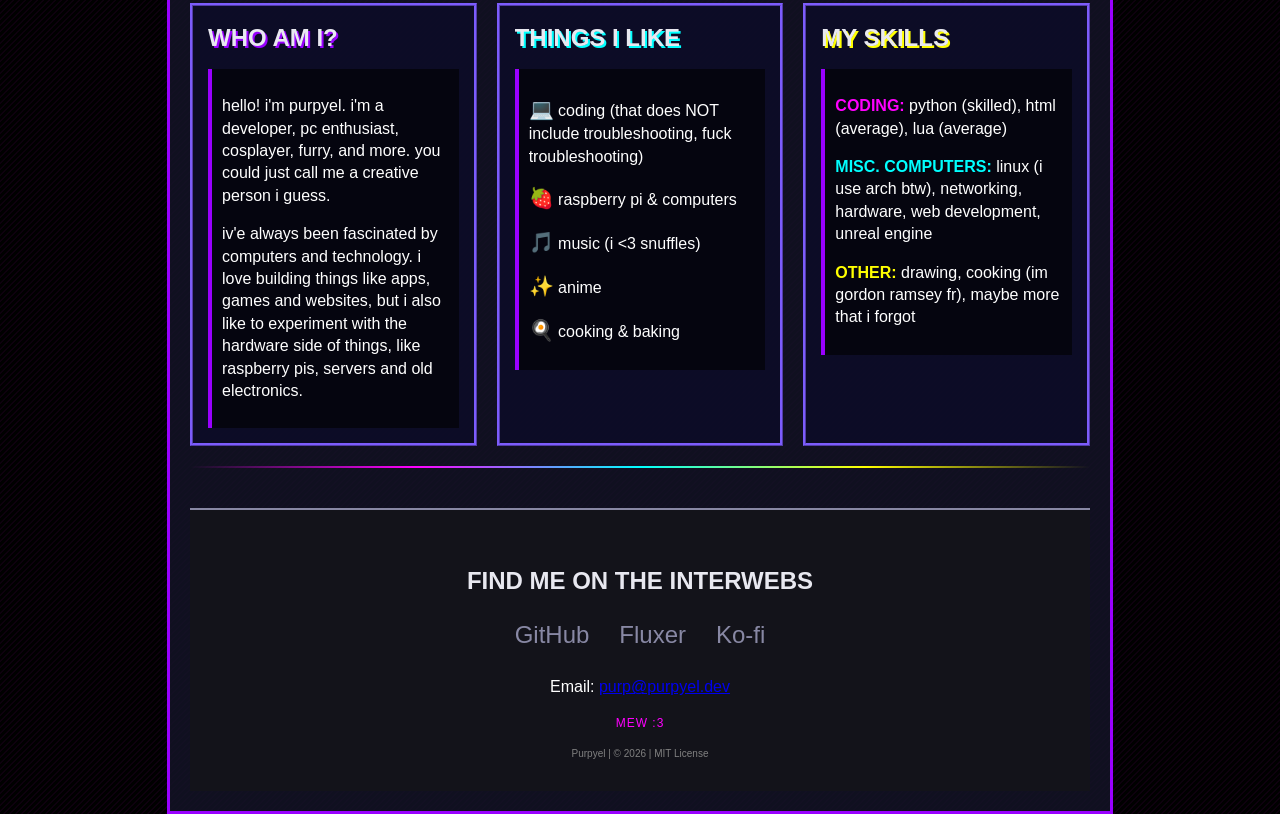
==== commit 1c853897: "Move new styles to shared.css and scripts to shared.js, rename old stylesheet and js file to shared-" ====
--- a/index.html
+++ b/index.html
@@ -5,426 +5,7 @@
     <meta name="viewport" content="width=device-width, initial-scale=1.0">
     <title>Purpyel</title>
     <link rel="icon" type="image/png" href="/assets/purpyel-logo.svg">
-    <style>
-        /* tuff styles */
-        
-        body {
-            font-family: "Arial", sans-serif;
-            background-color: #000000;
-            background-image: url("data:image/svg+xml,%3Csvg width='6' height='6' viewBox='0 0 6 6' xmlns='http://www.w3.org/2000/svg'%3E%3Cg fill='%23ff00ff' fill-opacity='0.1' fill-rule='evenodd'%3E%3Cpath d='M5 0h1L0 6V5zM6 5v1H5z'/%3E%3C/g%3E%3C/svg%3E");
-            color: #ffffff;
-            margin: 0;
-            padding: 0;
-            line-height: 1.4;
-        }
-        
-        .topbar {
-            background: linear-gradient(90deg, #ff00ff, #00ffff, #ffff00, #ff0000, #00ff00);
-            padding: 5px 0;
-            text-align: center;
-            font-size: 16px;
-            font-weight: bold;
-            text-shadow: 2px 2px 4px #000000;
-        }
-        
-        .topbar a {
-            color: #ffffff;
-            text-decoration: none;
-            margin: 0 15px;
-            padding: 2px 8px;
-        }
-        
-        .topbar a:hover {
-            text-decoration: underline;
-            background: rgba(0,0,0,0.3);
-            border-radius: 3px;
-        }
-
-        @keyframes blink {
-            0%, 50% { opacity: 1; }
-            51%, 100% { opacity: 0; }
-        }
-        
-        .blink {
-            animation: blink 1s infinite;
-        }
-        
-        marquee {
-            color: #00ffff;
-            font-size: 14px;
-        }
-        
-        .container {
-            max-width: 900px;
-            margin: 0 auto;
-            padding: 20px;
-            background: rgba(20, 20, 40, 0.8);
-            border: 3px solid #9900ff;
-            border-radius: 0;
-        }
-        
-        .header {
-            display: flex;
-            align-items: flex-start;
-            gap: 20px;
-            margin-bottom: 30px;
-            padding: 15px;
-            background: rgba(30, 0, 30, 0.5);
-            border: 2px solid #7c5cfc;
-        }
-        
-        .header img {
-            width: 150px;
-            height: 150px;
-            border: 4px solid #8888a4;
-            border-radius: 50%;
-            object-fit: cover;
-            animation: spin 30s linear infinite;
-        }
-        
-        @keyframes spin {
-            from { transform: rotate(0deg); }
-            to { transform: rotate(360deg); }
-        }
-        
-        .header-content h1 {
-            color: #e8e8f0;
-            font-size: 42px;
-            margin: 0 0 10px 0;
-            text-shadow: 3px 3px 0 #9900ff, -3px -3px 0 #7c5cfc;
-            letter-spacing: 2px;
-        }
-        
-        .header-content p {
-            margin: 5px 0;
-            font-size: 16px;
-        }
-        
-        .about-text {
-            background: rgba(0, 0, 0, 0.6);
-            padding: 10px;
-            border-left: 4px solid #9900ff;
-        }
-        
-        .random-float {
-            position: absolute;
-            z-index: -1;
-            opacity: 0.7;
-        }
-        
-        .random-float img {
-            max-width: 100px;
-        }
-        
-        .section-title {
-            text-align: center;
-            font-size: 36px;
-            color: #00ffff;
-            text-shadow: 2px 2px 0 #ff00ff;
-            margin: 40px 0 20px 0;
-            padding-bottom: 10px;
-            border-bottom: 3px groove #7c5cfc;
-        }
-        
-        .projects-grid {
-            display: grid;
-            grid-template-columns: repeat(auto-fit, minmax(280px, 1fr));
-            gap: 20px;
-        }
-        
-        .project-card {
-            background: rgba(10, 10, 40, 0.7);
-            border: 3px ridge #7c5cfc;
-            padding: 15px;
-            border-radius: 0;
-            transition: transform 0.3s, box-shadow 0.3s;
-        }
-        
-        .project-card:hover {
-            transform: scale(1.02);
-            box-shadow: 0 0 20px rgba(153,0,255,0.25);
-        }
-        
-        .project-card h3 {
-            color: #e8e8f0;
-            font-size: 22px;
-            margin: 0 0 10px 0;
-        }
-        
-        .project-card p {
-            font-size: 14px;
-            margin: 8px 0;
-        }
-        
-        .project-image {
-            width: 100%;
-            height: 180px;
-            object-fit: cover;
-            border: 2px solid #8888a4;
-            margin: 10px 0;
-        }
-        
-        .project-link {
-            display: inline-block;
-            background: #9900ff;
-            color: #ffffff;
-            text-decoration: none;
-            padding: 8px 20px;
-            font-weight: bold;
-            font-size: 14px;
-            border: none;
-            cursor: pointer;
-            margin-top: 10px;
-        }
-        
-        .project-link:hover {
-            background: #720eb5;
-            box-shadow: 0 0 10px rgba(153,0,255,0.25)
-        }
-        
-        .footer {
-            text-align: center;
-            padding: 30px 20px;
-            margin-top: 40px;
-            background: #13131a;
-            border-top: 2px solid #8888a4;
-        }
-        
-        .footer h3 {
-            color: #e8e8f0;
-            font-size: 24px;
-            margin-bottom: 15px;
-        }
-        
-        .social-links {
-            display: flex;
-            justify-content: center;
-            gap: 20px;
-            flex-wrap: wrap;
-            margin-bottom: 20px;
-        }
-        
-        .social-links a {
-            color: #8888a4;
-            font-size: 24px;
-            text-decoration: none;
-            padding: 5px;
-        }
-        
-        .social-links a:hover {
-            color: #e8e8f0;
-            text-shadow: 0 0 10px rgba(153,0,255,0.25);
-        }
-        
-        .footer-credits {
-            font-size: 10px;
-            color: #808080;
-            margin-top: 15px;
-        }
-        
-        .fun-text {
-            color: #ff00ff;
-            font-size: 12px;
-            text-transform: uppercase;
-            letter-spacing: 1px;
-        }
-        
-        .emoji {
-            font-size: 20px;
-        }
-        
-        .about-container {
-            display: grid;
-            grid-template-columns: repeat(auto-fit, minmax(280px, 1fr));
-            gap: 20px;
-            margin-bottom: 20px;
-        }
-        
-        .about-card {
-            background: rgba(10, 10, 40, 0.7);
-            border: 3px ridge #7c5cfc;
-            padding: 15px;
-            border-radius: 0;
-            transition: transform 0.3s, box-shadow 0.3s;
-        }
-        
-        .about-card:hover {
-            transform: scale(1.02);
-            box-shadow: 0 0 20px rgba(153,0,255,0.25);
-        }
-        
-        hr {
-            border: 0;
-            height: 2px;
-            background: linear-gradient(90deg, transparent, #ff00ff, #00ffff, #ffff00, transparent);
-            margin: 20px 0;
-        }
-
-        /* mobile support */
-        @media (max-width: 768px) {
-            body {
-                font-size: 14px;
-                line-height: 1.5;
-            }
-
-            .topbar {
-                padding: 8px 0;
-                font-size: 14px;
-            }
-
-            .topbar a {
-                margin: 0 8px;
-                padding: 6px 8px;
-                font-size: 14px;
-            }
-
-            .container {
-                max-width: 100%;
-                padding: 15px 10px;
-                margin: 0;
-            }
-
-            .header {
-                flex-direction: column;
-                align-items: center;
-                text-align: center;
-                gap: 15px;
-            }
-
-            .header img {
-                width: 100px;
-                height: 100px;
-                border-width: 2px;
-            }
-
-            .header-content h1 {
-                font-size: 28px;
-                text-shadow: 2px 2px 0 #9900ff, -2px -2px 0 #7c5cfc;
-            }
-
-            .header-content p {
-                font-size: 14px;
-            }
-
-            .about-text {
-                padding: 8px;
-                border-left-width: 2px;
-            }
-
-            .section-title {
-                font-size: 24px;
-                margin: 30px 0 15px 0;
-            }
-
-            .projects-grid,
-            .about-container {
-                grid-template-columns: 1fr;
-                gap: 15px;
-            }
-
-            .project-card,
-            .about-card {
-                padding: 12px;
-                border-width: 2px;
-            }
-
-            .project-card h3,
-            .about-card h3 {
-                font-size: 18px;
-            }
-
-            .project-image {
-                height: 140px;
-                margin: 8px 0;
-            }
-
-            .project-link {
-                padding: 12px 16px;
-                font-size: 14px;
-                display: block;
-                text-align: center;
-            }
-
-            .footer {
-                padding: 20px 10px;
-                margin-top: 30px;
-            }
-
-            .footer h3 {
-                font-size: 20px;
-            }
-
-            .social-links {
-                gap: 15px;
-            }
-
-            .social-links a {
-                font-size: 24px;
-                padding: 8px;
-            }
-
-            .footer-credits {
-                font-size: 10px;
-            }
-
-            marquee {
-                font-size: 12px;
-            }
-
-            .random-float {
-                display: none;
-            }
-        }
-
-        @media (max-width: 480px) {
-            .header img {
-                width: 80px;
-                height: 80px;
-            }
-
-            .header-content h1 {
-                font-size: 24px;
-            }
-
-            .section-title {
-                font-size: 20px;
-            }
-
-            .project-link {
-                padding: 12px 20px;
-            }
-
-            .topbar {
-                font-size: 12px;
-            }
-
-            .topbar a {
-                margin: 0 4px;
-                padding: 4px 6px;
-                font-size: 12px;
-            }
-
-            .social-links a {
-                font-size: 20px;
-            }
-        }
-
-        @media (hover: none) and (pointer: coarse) {
-            .project-link {
-                min-height: 44px;
-            }
-
-            .topbar a {
-                padding: 10px 12px;
-            }
-
-            .social-links a {
-                min-height: 44px;
-                min-width: 44px;
-                padding: 10px;
-            }
-        }
-    </style>
+    <link rel="stylesheet" href="/shared.css">
 </head>
 <body>
     <!-- random stuff idk -->
@@ -592,15 +173,6 @@
         <img src="/assets/random//pride.avif" alt="Random">
     </div>
     
-    <script>  
-        setInterval(() => {
-            const colors = ['#ff00ff', '#00ffff', '#ffff00', '#ff0000', '#00ff00', '#800080'];
-            const randomColor = colors[Math.floor(Math.random() * colors.length)];
-            const randomBlink = document.querySelector('.blink');
-            if (randomBlink) {
-                randomBlink.style.color = randomColor;
-            }
-        }, 500);
-    </script>
+    <script src="/shared.js"></script>
 </body>
 </html>
--- a/shared.css
+++ b/shared.css
@@ -0,0 +1,418 @@
+/* tuff styles */
+
+body {
+    font-family: "Arial", sans-serif;
+    background-color: #000000;
+    background-image: url("data:image/svg+xml,%3Csvg width='6' height='6' viewBox='0 0 6 6' xmlns='http://www.w3.org/2000/svg'%3E%3Cg fill='%23ff00ff' fill-opacity='0.1' fill-rule='evenodd'%3E%3Cpath d='M5 0h1L0 6V5zM6 5v1H5z'/%3E%3C/g%3E%3C/svg%3E");
+    color: #ffffff;
+    margin: 0;
+    padding: 0;
+    line-height: 1.4;
+}
+
+.topbar {
+    background: linear-gradient(90deg, #ff00ff, #00ffff, #ffff00, #ff0000, #00ff00);
+    padding: 5px 0;
+    text-align: center;
+    font-size: 16px;
+    font-weight: bold;
+    text-shadow: 2px 2px 4px #000000;
+}
+
+.topbar a {
+    color: #ffffff;
+    text-decoration: none;
+    margin: 0 15px;
+    padding: 2px 8px;
+}
+
+.topbar a:hover {
+    text-decoration: underline;
+    background: rgba(0,0,0,0.3);
+    border-radius: 3px;
+}
+
+@keyframes blink {
+    0%, 50% { opacity: 1; }
+    51%, 100% { opacity: 0; }
+}
+
+.blink {
+    animation: blink 1s infinite;
+}
+
+marquee {
+    color: #00ffff;
+    font-size: 14px;
+}
+
+.container {
+    max-width: 900px;
+    margin: 0 auto;
+    padding: 20px;
+    background: rgba(20, 20, 40, 0.8);
+    border: 3px solid #9900ff;
+    border-radius: 0;
+}
+
+.header {
+    display: flex;
+    align-items: flex-start;
+    gap: 20px;
+    margin-bottom: 30px;
+    padding: 15px;
+    background: rgba(30, 0, 30, 0.5);
+    border: 2px solid #7c5cfc;
+}
+
+.header img {
+    width: 150px;
+    height: 150px;
+    border: 4px solid #8888a4;
+    border-radius: 50%;
+    object-fit: cover;
+    animation: spin 30s linear infinite;
+}
+
+@keyframes spin {
+    from { transform: rotate(0deg); }
+    to { transform: rotate(360deg); }
+}
+
+.header-content h1 {
+    color: #e8e8f0;
+    font-size: 42px;
+    margin: 0 0 10px 0;
+    text-shadow: 3px 3px 0 #9900ff, -3px -3px 0 #7c5cfc;
+    letter-spacing: 2px;
+}
+
+.header-content p {
+    margin: 5px 0;
+    font-size: 16px;
+}
+
+.about-text {
+    background: rgba(0, 0, 0, 0.6);
+    padding: 10px;
+    border-left: 4px solid #9900ff;
+}
+
+.random-float {
+    position: absolute;
+    z-index: -1;
+    opacity: 0.7;
+}
+
+.random-float img {
+    max-width: 100px;
+}
+
+.section-title {
+    text-align: center;
+    font-size: 36px;
+    color: #00ffff;
+    text-shadow: 2px 2px 0 #ff00ff;
+    margin: 40px 0 20px 0;
+    padding-bottom: 10px;
+    border-bottom: 3px groove #7c5cfc;
+}
+
+.projects-grid {
+    display: grid;
+    grid-template-columns: repeat(auto-fit, minmax(280px, 1fr));
+    gap: 20px;
+}
+
+.project-card {
+    background: rgba(10, 10, 40, 0.7);
+    border: 3px ridge #7c5cfc;
+    padding: 15px;
+    border-radius: 0;
+    transition: transform 0.3s, box-shadow 0.3s;
+}
+
+.project-card:hover {
+    transform: scale(1.02);
+    box-shadow: 0 0 20px rgba(153,0,255,0.25);
+}
+
+.project-card h3 {
+    color: #e8e8f0;
+    font-size: 22px;
+    margin: 0 0 10px 0;
+}
+
+.project-card p {
+    font-size: 14px;
+    margin: 8px 0;
+}
+
+.project-image {
+    width: 100%;
+    height: 180px;
+    object-fit: cover;
+    border: 2px solid #8888a4;
+    margin: 10px 0;
+}
+
+.project-link {
+    display: inline-block;
+    background: #9900ff;
+    color: #ffffff;
+    text-decoration: none;
+    padding: 8px 20px;
+    font-weight: bold;
+    font-size: 14px;
+    border: none;
+    cursor: pointer;
+    margin-top: 10px;
+}
+
+.project-link:hover {
+    background: #720eb5;
+    box-shadow: 0 0 10px rgba(153,0,255,0.25)
+}
+
+.footer {
+    text-align: center;
+    padding: 30px 20px;
+    margin-top: 40px;
+    background: #13131a;
+    border-top: 2px solid #8888a4;
+}
+
+.footer h3 {
+    color: #e8e8f0;
+    font-size: 24px;
+    margin-bottom: 15px;
+}
+
+.social-links {
+    display: flex;
+    justify-content: center;
+    gap: 20px;
+    flex-wrap: wrap;
+    margin-bottom: 20px;
+}
+
+.social-links a {
+    color: #8888a4;
+    font-size: 24px;
+    text-decoration: none;
+    padding: 5px;
+}
+
+.social-links a:hover {
+    color: #e8e8f0;
+    text-shadow: 0 0 10px rgba(153,0,255,0.25);
+}
+
+.footer-credits {
+    font-size: 10px;
+    color: #808080;
+    margin-top: 15px;
+}
+
+.fun-text {
+    color: #ff00ff;
+    font-size: 12px;
+    text-transform: uppercase;
+    letter-spacing: 1px;
+}
+
+.emoji {
+    font-size: 20px;
+}
+
+.about-container {
+    display: grid;
+    grid-template-columns: repeat(auto-fit, minmax(280px, 1fr));
+    gap: 20px;
+    margin-bottom: 20px;
+}
+
+.about-card {
+    background: rgba(10, 10, 40, 0.7);
+    border: 3px ridge #7c5cfc;
+    padding: 15px;
+    border-radius: 0;
+    transition: transform 0.3s, box-shadow 0.3s;
+}
+
+.about-card:hover {
+    transform: scale(1.02);
+    box-shadow: 0 0 20px rgba(153,0,255,0.25);
+}
+
+hr {
+    border: 0;
+    height: 2px;
+    background: linear-gradient(90deg, transparent, #ff00ff, #00ffff, #ffff00, transparent);
+    margin: 20px 0;
+}
+
+/* mobile support */
+@media (max-width: 768px) {
+    body {
+        font-size: 14px;
+        line-height: 1.5;
+    }
+
+    .topbar {
+        padding: 8px 0;
+        font-size: 14px;
+    }
+
+    .topbar a {
+        margin: 0 8px;
+        padding: 6px 8px;
+        font-size: 14px;
+    }
+
+    .container {
+        max-width: 100%;
+        padding: 15px 10px;
+        margin: 0;
+    }
+
+    .header {
+        flex-direction: column;
+        align-items: center;
+        text-align: center;
+        gap: 15px;
+    }
+
+    .header img {
+        width: 100px;
+        height: 100px;
+        border-width: 2px;
+    }
+
+    .header-content h1 {
+        font-size: 28px;
+        text-shadow: 2px 2px 0 #9900ff, -2px -2px 0 #7c5cfc;
+    }
+
+    .header-content p {
+        font-size: 14px;
+    }
+
+    .about-text {
+        padding: 8px;
+        border-left-width: 2px;
+    }
+
+    .section-title {
+        font-size: 24px;
+        margin: 30px 0 15px 0;
+    }
+
+    .projects-grid,
+    .about-container {
+        grid-template-columns: 1fr;
+        gap: 15px;
+    }
+
+    .project-card,
+    .about-card {
+        padding: 12px;
+        border-width: 2px;
+    }
+
+    .project-card h3,
+    .about-card h3 {
+        font-size: 18px;
+    }
+
+    .project-image {
+        height: 140px;
+        margin: 8px 0;
+    }
+
+    .project-link {
+        padding: 12px 16px;
+        font-size: 14px;
+        display: block;
+        text-align: center;
+    }
+
+    .footer {
+        padding: 20px 10px;
+        margin-top: 30px;
+    }
+
+    .footer h3 {
+        font-size: 20px;
+    }
+
+    .social-links {
+        gap: 15px;
+    }
+
+    .social-links a {
+        font-size: 24px;
+        padding: 8px;
+    }
+
+    .footer-credits {
+        font-size: 10px;
+    }
+
+    marquee {
+        font-size: 12px;
+    }
+
+    .random-float {
+        display: none;
+    }
+}
+
+@media (max-width: 480px) {
+    .header img {
+        width: 80px;
+        height: 80px;
+    }
+
+    .header-content h1 {
+        font-size: 24px;
+    }
+
+    .section-title {
+        font-size: 20px;
+    }
+
+    .project-link {
+        padding: 12px 20px;
+    }
+
+    .topbar {
+        font-size: 12px;
+    }
+
+    .topbar a {
+        margin: 0 4px;
+        padding: 4px 6px;
+        font-size: 12px;
+    }
+
+    .social-links a {
+        font-size: 20px;
+    }
+}
+
+@media (hover: none) and (pointer: coarse) {
+    .project-link {
+        min-height: 44px;
+    }
+
+    .topbar a {
+        padding: 10px 12px;
+    }
+
+    .social-links a {
+        min-height: 44px;
+        min-width: 44px;
+        padding: 10px;
+    }
+}
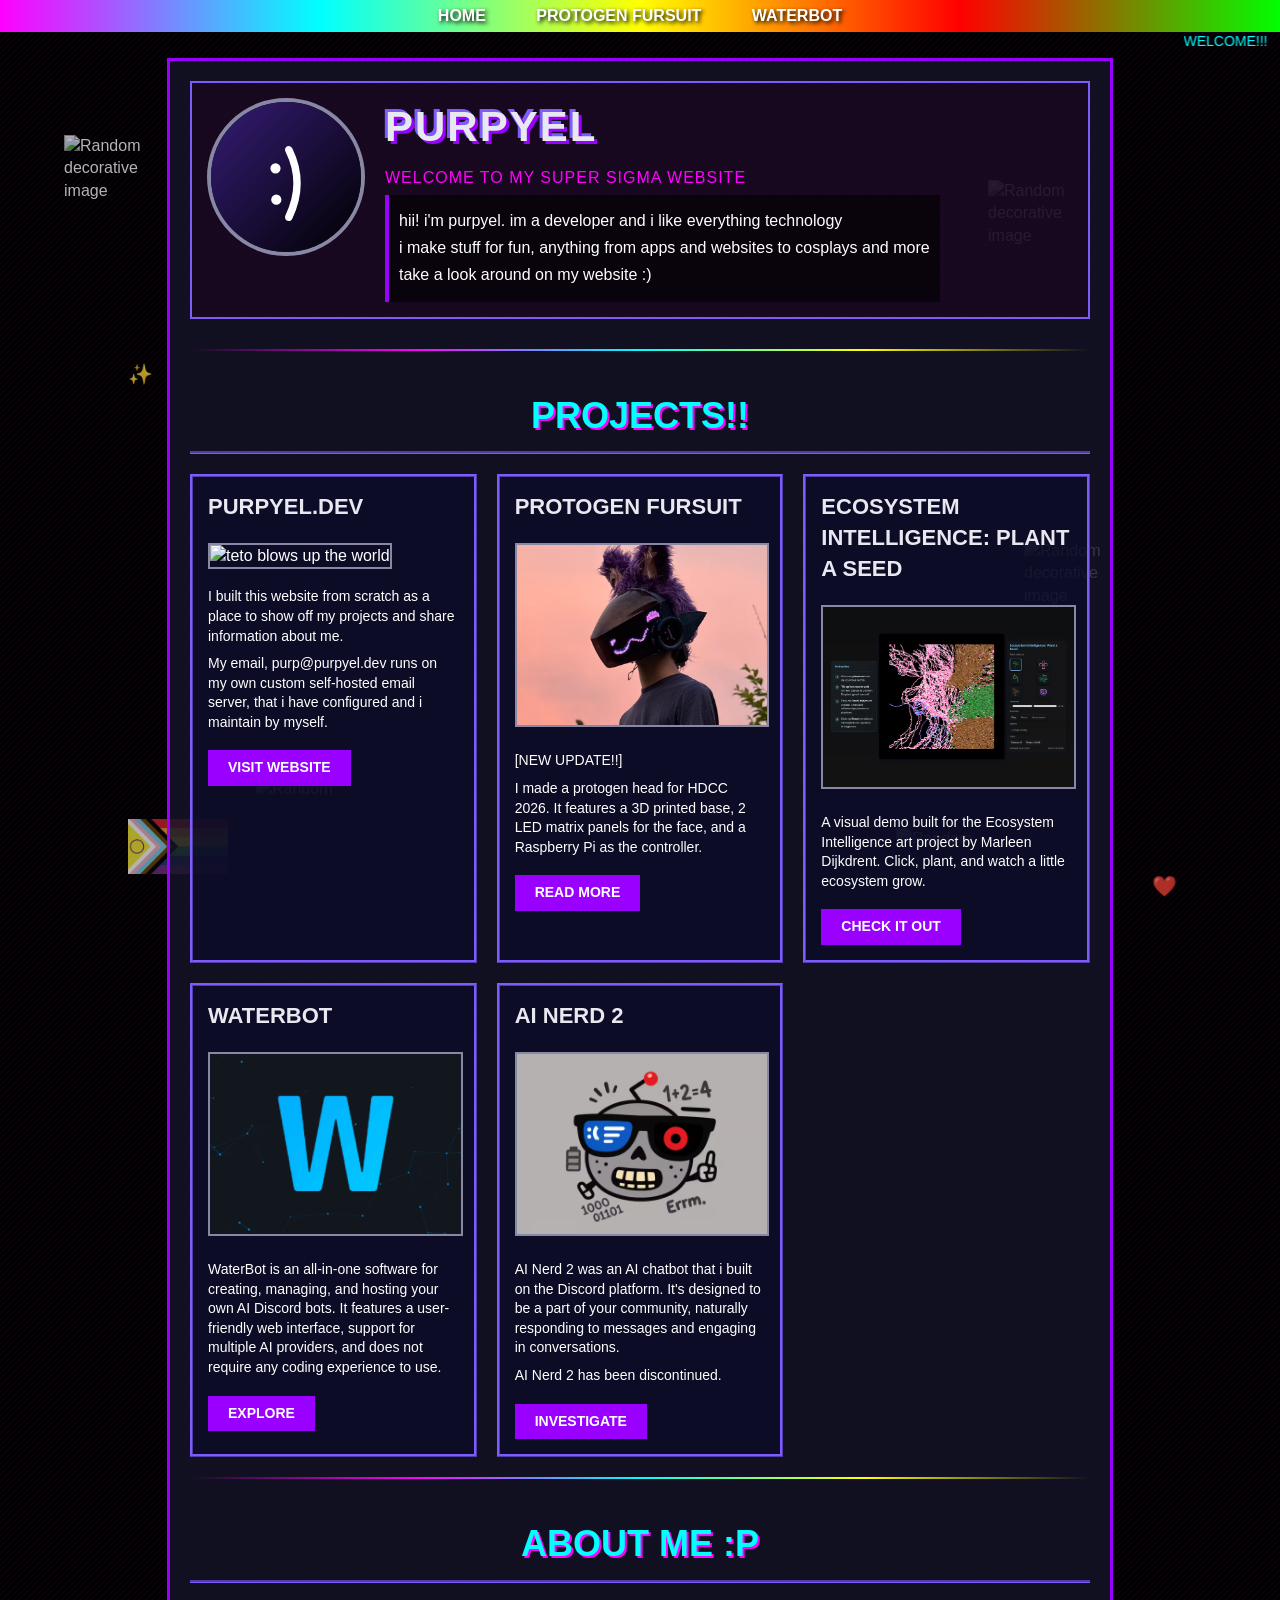
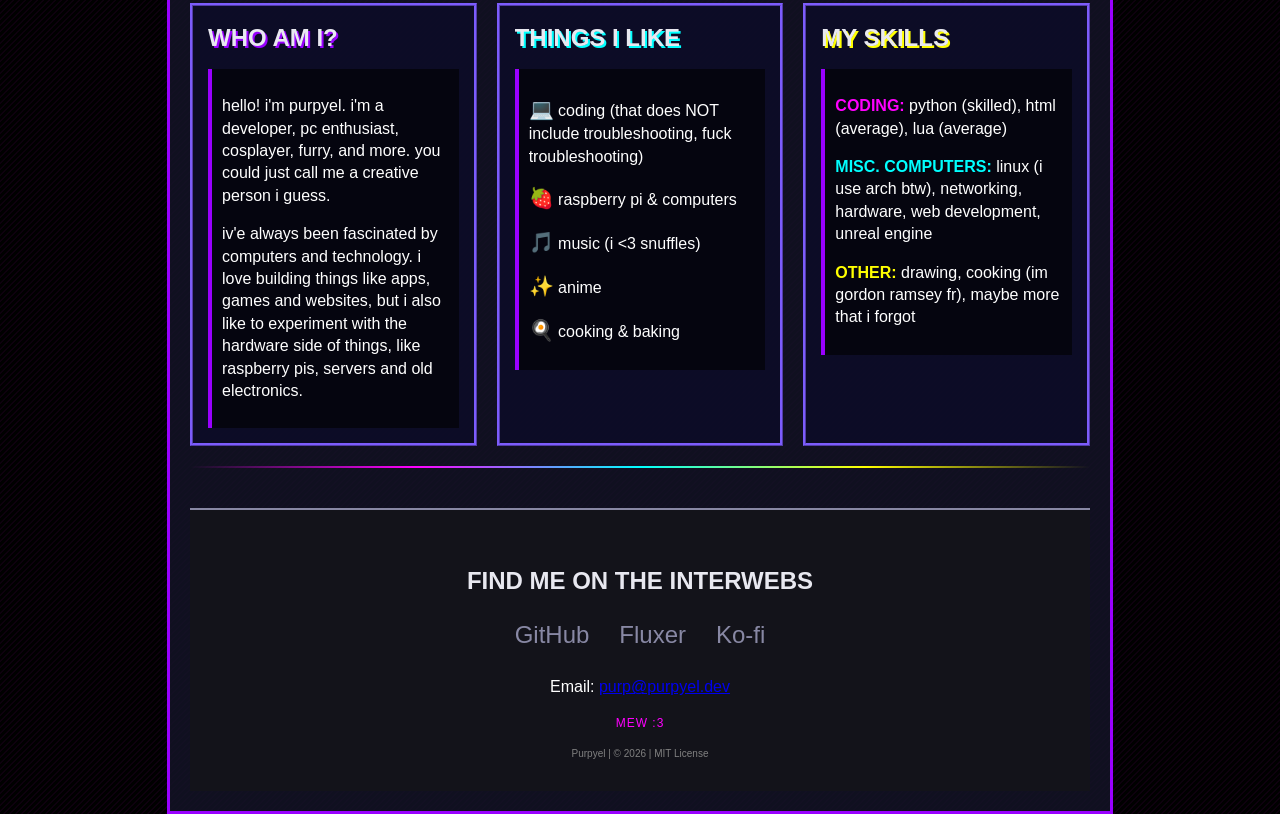
==== commit 4d456063: "Add new update badge to protogen project" ====
--- a/index.html
+++ b/index.html
@@ -71,6 +71,7 @@
             <div class="project-card">
                 <h3>PROTOGEN FURSUIT</h3>
                 <img class="project-image" src="/assets/projects/protogen-square-small.avif" alt="protogen fursuit">
+                <p>[NEW UPDATE!!]</p>
                 <p>I made a protogen head for HDCC 2026. It features a 3D printed base, 2 LED matrix panels for the face, and a Raspberry Pi as the controller.</p>
                 <a class="project-link" href="/protogen">READ MORE</a>
             </div>
